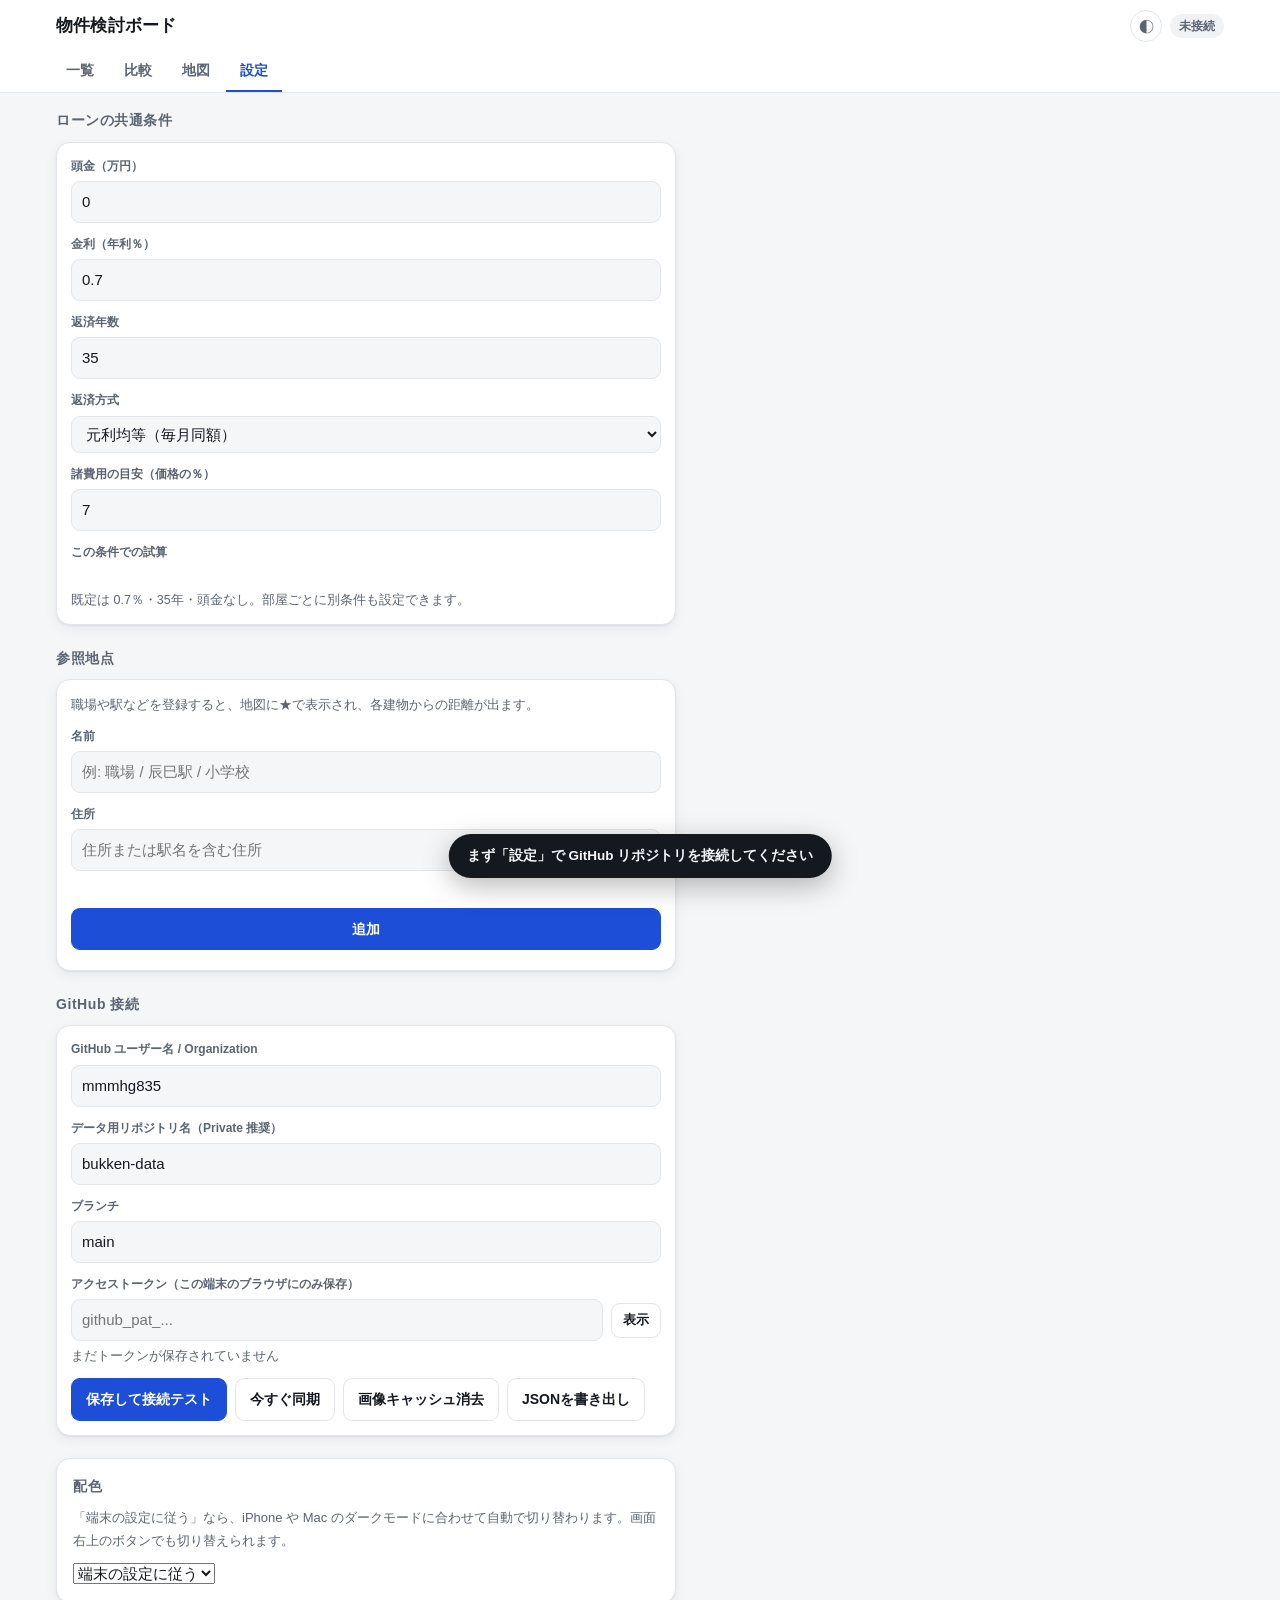
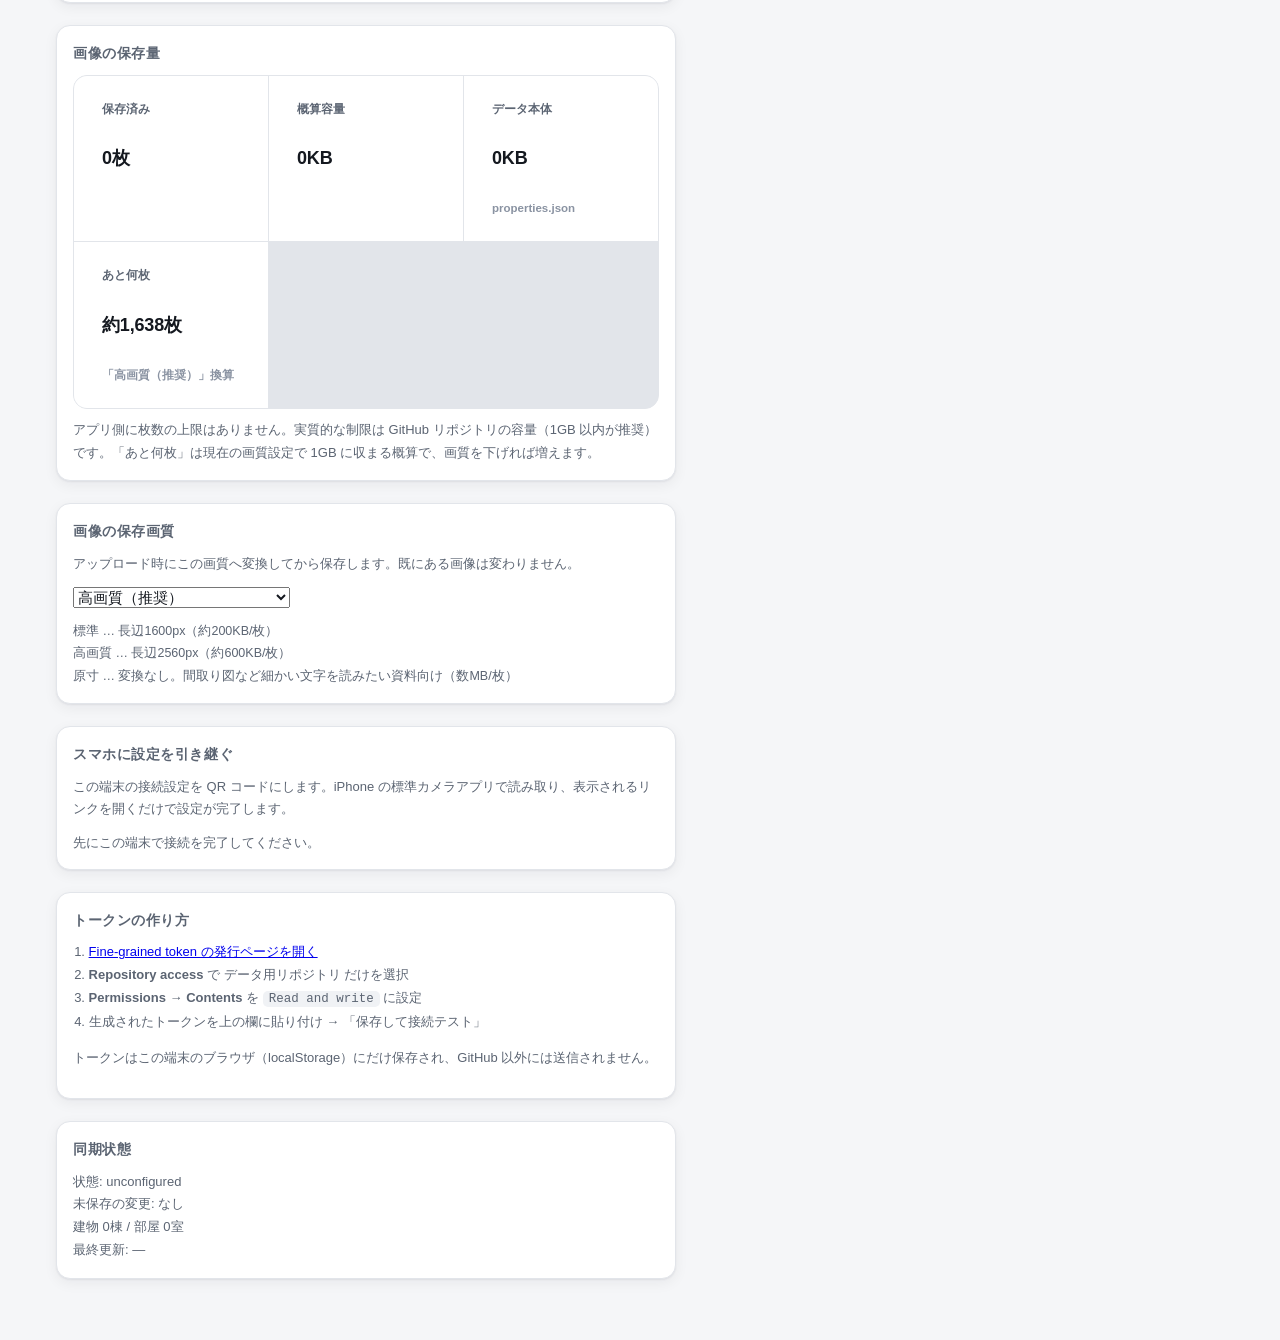
==== index.html @ 4f1838c8 "feat: 一覧の表示切替・建物スペック・配色切替 - 一覧に「建物ごと / 部屋ごと」の切り替えを追加   建物単位は物件を見るのに向くが、安い部屋を横断で探すときは階層が邪魔になるため。   部屋" ====
<!doctype html>
<html lang="ja">
<head>
<meta charset="utf-8">
<meta name="viewport" content="width=device-width, initial-scale=1, viewport-fit=cover">
<meta name="theme-color" content="#ffffff">
<meta name="apple-mobile-web-app-capable" content="yes">
<meta name="apple-mobile-web-app-status-bar-style" content="black-translucent">
<meta name="apple-mobile-web-app-title" content="物件検討">
<title>物件検討ボード</title>
<link rel="manifest" href="manifest.webmanifest">
<link rel="apple-touch-icon" href="icons/icon-180.png">
<link rel="icon" href="icons/icon-192.png">
<link rel="stylesheet" href="app.css">
<script>
  // 描画前に配色を当て、リロード時の一瞬のちらつきを防ぐ
  try {
    var t = localStorage.getItem('bukken.theme.v1');
    if (t === 'light' || t === 'dark') document.documentElement.setAttribute('data-theme', t);
  } catch (e) { /* 保存領域が使えない場合は端末設定に従う */ }
</script>
</head>
<body>

<header class="appbar">
  <div class="appbar-in">
    <h1 class="brand">物件検討ボード</h1>
    <div class="appbar-right">
      <span id="syncBadge" class="badge badge-muted" title="同期状態">未接続</span>
      <button id="btnSave" class="btn btn-primary btn-sm" hidden>保存</button>
    </div>
  </div>
  <nav class="tabs" id="tabs">
    <button class="tab is-active" data-view="list">一覧</button>
    <button class="tab" data-view="compare">比較</button>
    <button class="tab" data-view="map">地図</button>
    <button class="tab" data-view="settings">設定</button>
  </nav>
</header>

<main id="main" class="main"></main>

<div id="lightbox" class="lightbox" hidden>
  <button class="lb-close" aria-label="閉じる">&times;</button>
  <button class="lb-nav lb-prev" aria-label="前へ">&#8249;</button>
  <img id="lbImg" alt="">
  <button class="lb-nav lb-next" aria-label="次へ">&#8250;</button>
  <div class="lb-cap"><span id="lbCap"></span><span id="lbCount" class="lb-count"></span></div>
</div>

<div id="toast" class="toast" hidden></div>

<script type="module" src="js/main.js"></script>
</body>
</html>
---- app.css ----
/* ===== tokens ===== */
:root{
  --bg:#f5f6f8; --surface:#ffffff; --surface-2:#f0f2f5; --line:#e2e5ea;
  --text:#14181f; --text-2:#5b6472; --text-3:#8a93a2;
  --accent:#1d4ed8; --accent-soft:#e8edfd;
  --good:#0f766e; --warn:#b45309; --bad:#b91c1c;
  --shadow:0 1px 2px rgba(16,24,40,.06),0 4px 14px rgba(16,24,40,.06);
  --r:14px; --r-sm:9px;
  --safe-t:env(safe-area-inset-top,0px); --safe-b:env(safe-area-inset-bottom,0px);
}
/* 端末の設定に従う（既定）。ただし明示的にライトを選んでいるときは適用しない */
@media (prefers-color-scheme:dark){
  :root:not([data-theme="light"]){
    --bg:#0d1117; --surface:#161b22; --surface-2:#1c232d; --line:#2a323d;
    --text:#e6edf3; --text-2:#9aa6b4; --text-3:#6e7b8c;
    --accent:#6f9bff; --accent-soft:#182543;
    --good:#2dd4bf; --warn:#fbbf24; --bad:#f87171;
    --shadow:0 1px 2px rgba(0,0,0,.4),0 6px 18px rgba(0,0,0,.35);
  }
}
/* 明示的にダークを選んだ場合は端末設定より優先する */
:root[data-theme="dark"]{
    --bg:#0d1117; --surface:#161b22; --surface-2:#1c232d; --line:#2a323d;
    --text:#e6edf3; --text-2:#9aa6b4; --text-3:#6e7b8c;
    --accent:#6f9bff; --accent-soft:#182543;
    --good:#2dd4bf; --warn:#fbbf24; --bad:#f87171;
    --shadow:0 1px 2px rgba(0,0,0,.4),0 6px 18px rgba(0,0,0,.35);
}
*{box-sizing:border-box}
[hidden]{display:none!important}
html,body{margin:0}
body{
  background:var(--bg); color:var(--text);
  font:15px/1.6 -apple-system,BlinkMacSystemFont,"Helvetica Neue",Arial,sans-serif;
  -webkit-text-size-adjust:100%;
}
button,input,select,textarea{font:inherit;color:inherit}
h1,h2,h3{margin:0;font-weight:700;letter-spacing:.01em}

/* ===== appbar ===== */
.appbar{position:sticky;top:0;z-index:40;background:var(--surface);border-bottom:1px solid var(--line);padding-top:var(--safe-t)}
.appbar-in{display:flex;align-items:center;gap:10px;padding:10px 16px 8px;max-width:1200px;margin:0 auto}
.brand{font-size:17px;flex:1;min-width:0;white-space:nowrap;overflow:hidden;text-overflow:ellipsis}
.appbar-right{display:flex;align-items:center;gap:8px;flex-shrink:0}
.tabs{display:flex;gap:2px;padding:0 12px;max-width:1200px;margin:0 auto;overflow-x:auto;scrollbar-width:none}
.tabs::-webkit-scrollbar{display:none}
.tab{background:none;border:0;padding:9px 14px;border-bottom:2px solid transparent;color:var(--text-2);cursor:pointer;white-space:nowrap;font-weight:600;font-size:14px}
.tab.is-active{color:var(--accent);border-bottom-color:var(--accent)}

.main{max-width:1200px;margin:0 auto;padding:16px 16px calc(40px + var(--safe-b))}

/* ===== atoms ===== */
.btn{border:1px solid var(--line);background:var(--surface);border-radius:var(--r-sm);padding:9px 14px;cursor:pointer;font-weight:600;font-size:14px;white-space:nowrap}
.btn:hover{background:var(--surface-2)}
.btn-primary{background:var(--accent);border-color:var(--accent);color:#fff}
.btn-primary:hover{filter:brightness(1.08);background:var(--accent)}
.btn-sm{padding:6px 11px;font-size:13px}
.btn-danger{color:var(--bad);border-color:var(--line)}
.btn:disabled{opacity:.45;cursor:default}
.badge{display:inline-block;padding:3px 9px;border-radius:999px;font-size:12px;font-weight:700;line-height:1.5}
.badge-muted{background:var(--surface-2);color:var(--text-2)}
.badge-ok{background:var(--accent-soft);color:var(--accent)}
.badge-warn{background:#fef3c7;color:#92400e}
@media (prefers-color-scheme:dark){.badge-warn{background:#3a2c0a;color:#fbbf24}}
.card{background:var(--surface);border:1px solid var(--line);border-radius:var(--r);box-shadow:var(--shadow)}
.muted{color:var(--text-2)}
.tiny{font-size:12.5px}
.empty{text-align:center;color:var(--text-2);padding:48px 16px}

/* ===== toolbar ===== */
.toolbar{display:flex;flex-wrap:wrap;gap:8px;align-items:center;margin-bottom:14px}
.toolbar select,.toolbar input{border:1px solid var(--line);background:var(--surface);border-radius:var(--r-sm);padding:8px 10px}
.spacer{flex:1}

/* ===== list ===== */
.grid{display:grid;gap:14px;grid-template-columns:repeat(auto-fill,minmax(280px,1fr))}
.pcard{overflow:hidden;display:flex;flex-direction:column;cursor:pointer;transition:transform .12s ease,box-shadow .12s ease}
.pcard:hover{transform:translateY(-2px);box-shadow:0 6px 22px rgba(16,24,40,.12)}
.pcard-img{aspect-ratio:4/3;background:var(--surface-2);position:relative;overflow:hidden}
.pcard-img img{width:100%;height:100%;object-fit:cover;display:block}
.pcard-img .ph{position:absolute;inset:0;display:grid;place-items:center;color:var(--text-3);font-size:13px}
.pcard-body{padding:12px 14px 14px;display:flex;flex-direction:column;gap:6px;flex:1}
.pcard-top{display:flex;align-items:flex-start;gap:8px}
.pcard-name{font-weight:700;font-size:15px;flex:1;line-height:1.4}
.pcard-price{font-size:20px;font-weight:800;letter-spacing:-.01em}
.pcard-price small{font-size:12px;font-weight:600;color:var(--text-2);margin-left:3px}
.kvrow{display:flex;flex-wrap:wrap;gap:4px 12px;color:var(--text-2);font-size:13px}
.stars{color:var(--warn);letter-spacing:1px;font-size:13px}
.imgcount{position:absolute;right:8px;bottom:8px;background:rgba(0,0,0,.62);color:#fff;font-size:11.5px;padding:3px 8px;border-radius:999px;font-weight:600}

/* ===== compare table ===== */
.tablewrap{overflow-x:auto;border:1px solid var(--line);border-radius:var(--r);background:var(--surface)}
table.cmp{border-collapse:separate;border-spacing:0;width:100%;font-size:13.5px}
table.cmp th,table.cmp td{padding:9px 12px;border-bottom:1px solid var(--line);text-align:right;white-space:nowrap;vertical-align:middle}
table.cmp th.lab,table.cmp td.lab{
  text-align:left;position:sticky;left:0;background:var(--surface);z-index:2;
  font-weight:700;min-width:130px;box-shadow:1px 0 0 var(--line)
}
table.cmp thead th{background:var(--surface-2);position:sticky;top:0;z-index:3;font-weight:700}
table.cmp thead th.lab{z-index:4;background:var(--surface-2)}
table.cmp td.best{color:var(--good);font-weight:800}
table.cmp tr:hover td{background:var(--surface-2)}
table.cmp tr:hover td.lab{background:var(--surface-2)}
.cmp .note{white-space:normal;min-width:220px;text-align:left;font-size:12.5px;line-height:1.55;color:var(--text-2)}
.colhead{display:flex;flex-direction:column;align-items:flex-end;gap:3px}
.colhead a{color:var(--accent);text-decoration:none;font-size:13.5px;text-align:right;max-width:190px;white-space:normal;line-height:1.35}

/* ===== detail ===== */
.detail-head{display:flex;flex-wrap:wrap;gap:12px;align-items:flex-start;margin-bottom:16px}
.detail-head h2{font-size:20px;flex:1;min-width:200px}
.detail-head select{border:1px solid var(--line);background:var(--surface);border-radius:var(--r-sm);padding:8px 11px;font-weight:600}
.back{background:none;border:0;color:var(--accent);cursor:pointer;padding:4px 0;font-weight:600;margin-bottom:8px}
.section{margin-bottom:22px}
.section > h3{font-size:14px;color:var(--text-2);text-transform:none;margin-bottom:10px;letter-spacing:.04em}
.form{display:grid;grid-template-columns:repeat(auto-fill,minmax(180px,1fr));gap:12px;padding:14px}
.field{display:flex;flex-direction:column;gap:5px;min-width:0}
.field label{font-size:12px;color:var(--text-2);font-weight:600}
.field input,.field select,.field textarea{
  border:1px solid var(--line);background:var(--bg);border-radius:var(--r-sm);
  padding:8px 10px;width:100%;min-width:0
}
.field textarea{resize:vertical;min-height:70px;line-height:1.6}
.field.wide{grid-column:1/-1}
.calcgrid{display:grid;grid-template-columns:repeat(auto-fit,minmax(155px,1fr));gap:1px;background:var(--line);border-radius:var(--r);overflow:hidden;border:1px solid var(--line)}
.calcgrid div{background:var(--surface);padding:12px 14px}
.calcgrid .k{font-size:11.5px;color:var(--text-2);font-weight:600}
.calcgrid .v{font-size:18px;font-weight:800;margin-top:2px;white-space:nowrap;letter-spacing:-.01em}

/* ===== gallery ===== */
.dropzone{border:2px dashed var(--line);border-radius:var(--r);padding:22px;text-align:center;color:var(--text-2);margin-bottom:14px;transition:.15s}
.dropzone.over{border-color:var(--accent);background:var(--accent-soft);color:var(--accent)}
.dropzone.busy{opacity:.55;pointer-events:none}
.gal-group{margin-bottom:18px}
.gal-group h4{margin:0 0 8px;font-size:13px;color:var(--text-2);font-weight:700}
.gal{display:grid;gap:8px;grid-template-columns:repeat(auto-fill,minmax(112px,1fr))}
.gal figure{margin:0;position:relative;aspect-ratio:1;border-radius:10px;overflow:hidden;background:var(--surface-2);cursor:zoom-in}
.gal img{width:100%;height:100%;object-fit:cover;display:block}
.gal .tools{position:absolute;inset:auto 0 0 0;display:flex;gap:4px;padding:5px;background:linear-gradient(transparent,rgba(0,0,0,.6));opacity:0;transition:.15s}
.gal figure:hover .tools{opacity:1}
.gal .tools button{flex:1;background:rgba(255,255,255,.92);border:0;border-radius:6px;font-size:11px;padding:4px 0;cursor:pointer;color:#111;font-weight:600}
.gal .cover-tag{position:absolute;top:6px;left:6px;background:var(--accent);color:#fff;font-size:10.5px;font-weight:700;padding:2px 7px;border-radius:999px}
@media (hover:none){.gal .tools{opacity:1}}

/* ===== lightbox ===== */
.lightbox{position:fixed;inset:0;z-index:100;background:rgba(0,0,0,.94);display:flex;align-items:center;justify-content:center}
.lightbox img{max-width:94vw;max-height:80vh;object-fit:contain}
.lb-close{position:absolute;top:calc(12px + var(--safe-t));right:14px;background:none;border:0;color:#fff;font-size:34px;line-height:1;cursor:pointer;padding:4px 10px}
.lb-nav{position:absolute;top:50%;transform:translateY(-50%);background:rgba(255,255,255,.12);border:0;color:#fff;font-size:34px;width:46px;height:70px;cursor:pointer;border-radius:8px}
.lb-prev{left:10px}.lb-next{right:10px}
.lb-cap{position:absolute;left:0;right:0;bottom:calc(16px + var(--safe-b));text-align:center;color:#fff;font-size:13px;padding:0 20px;display:flex;gap:10px;justify-content:center}
.lb-count{opacity:.6}

/* ===== settings ===== */
.settings{max-width:620px}
.settings .form{grid-template-columns:1fr}
.help{font-size:13px;line-height:1.75;color:var(--text-2)}
.help ol{padding-left:1.2em;margin:8px 0}
.help code{background:var(--surface-2);padding:1px 6px;border-radius:5px;font-size:12.5px}

/* ===== toast ===== */
.toast{position:fixed;left:50%;transform:translateX(-50%);bottom:calc(22px + var(--safe-b));z-index:200;
  background:var(--text);color:var(--bg);padding:11px 18px;border-radius:999px;font-size:13.5px;font-weight:600;
  box-shadow:0 8px 28px rgba(0,0,0,.28);max-width:90vw;text-align:center}
.toast.err{background:var(--bad);color:#fff}

@media(max-width:560px){
  .main{padding:12px 12px calc(36px + var(--safe-b))}
  .grid{grid-template-columns:1fr}
  .detail-head h2{font-size:18px}
}

/* ===== 建物カード内の部屋チップ ===== */
.roomchips{display:flex;flex-wrap:wrap;gap:5px;margin-top:4px}
.roomchip{background:var(--surface-2);border:1px solid var(--line);border-radius:999px;
  padding:3px 9px;font-size:11.5px;font-weight:600;color:var(--text-2);white-space:nowrap}
.roomchip.is-top{background:var(--accent-soft);border-color:var(--accent);color:var(--accent)}

/* ===== 部屋カード（建物詳細内） ===== */
.grid-rooms{grid-template-columns:repeat(auto-fill,minmax(220px,1fr))}
.rcard{display:flex;flex-direction:column;overflow:hidden;cursor:pointer;transition:transform .12s ease}
.rcard:hover{transform:translateY(-2px)}
.rcard-img{aspect-ratio:16/10;background:var(--surface-2);position:relative;overflow:hidden}
.rcard-img img{width:100%;height:100%;object-fit:cover;display:block}
.rcard-img .ph{position:absolute;inset:0;display:grid;place-items:center;color:var(--text-3);font-size:13px}
.rcard-body{padding:11px 13px 13px;display:flex;flex-direction:column;gap:5px}
.addcard{display:grid;place-items:center;min-height:150px;border:1px dashed var(--line);
  background:none;color:var(--text-2);font-weight:600;cursor:pointer;font-size:14px}
.addcard:hover{border-color:var(--accent);color:var(--accent)}

/* ===== 地図 ===== */
.minimap{height:240px;border-radius:var(--r);overflow:hidden;margin-top:12px;border:1px solid var(--line);background:var(--surface-2)}
.bigmap{height:min(58vh,520px);border-radius:var(--r);overflow:hidden;border:1px solid var(--line);background:var(--surface-2)}
.maplegend{margin:0;padding-left:1.4em;line-height:1.9}
.maplegend a{color:var(--accent);text-decoration:none}
.leaflet-container{font:inherit}

/* ===== 参照地点 ===== */
.placerow{display:flex;align-items:center;gap:10px;padding:8px 0;border-bottom:1px solid var(--line);flex-wrap:wrap}
.placerow:last-child{border-bottom:0}
.placerow > span:first-child{font-weight:600}
.placerow .btn{margin-left:auto}

/* 計算カードの補助行 */
.calcgrid .k + .v + .k{color:var(--text-3)}

/* ===== 販売活動・価格推移 ===== */
.subhead{margin:0 0 8px;font-size:13px;color:var(--text-2);font-weight:700}
.chartwrap{background:var(--surface);border:1px solid var(--line);border-radius:var(--r);padding:12px;overflow-x:auto}
.chart{width:100%;height:auto;display:block;min-width:460px}
.chart-grid{stroke:var(--line);stroke-width:1}
.chart-axis{stroke:var(--text-3);stroke-width:1}
.chart-lab{fill:var(--text-2);font-size:11px;font-family:inherit}
.chart-legend{display:flex;flex-wrap:wrap;gap:6px 16px;margin-top:10px;font-size:12.5px;color:var(--text-2)}
.chart-legend span{display:inline-flex;align-items:center;gap:6px}
.chart-legend i{width:11px;height:11px;border-radius:3px;display:inline-block}

.histhead,.histrow{display:grid;grid-template-columns:150px 130px 1fr auto;gap:8px;align-items:center}
.histhead{font-size:11.5px;color:var(--text-2);font-weight:600;margin-bottom:6px}
.histrow{margin-bottom:8px}
.histrow input{border:1px solid var(--line);background:var(--bg);border-radius:var(--r-sm);padding:7px 9px;width:100%;min-width:0}
@media(max-width:600px){
  .histhead{display:none}
  .histrow{grid-template-columns:1fr 1fr;gap:6px}
  .histrow input:nth-child(3){grid-column:1/-1}
  .histrow .btn{grid-column:1/-1}
}

/* ===== 比較対象の選択 ===== */
.pickgrid{display:grid;gap:6px;grid-template-columns:repeat(auto-fill,minmax(230px,1fr))}
.pickchip{display:flex;align-items:center;gap:8px;padding:7px 10px;border:1px solid var(--line);
  border-radius:var(--r-sm);cursor:pointer;background:var(--bg);font-size:13px;line-height:1.4}
.pickchip.is-on{border-color:var(--accent);background:var(--accent-soft)}
.pickchip input{margin:0;flex-shrink:0}
.pickchip > span{min-width:0;overflow:hidden;text-overflow:ellipsis;white-space:nowrap}

/* ===== 設備チェックリスト ===== */
.tagwrap{display:flex;flex-wrap:wrap;gap:6px}
.tag{border:1px solid var(--line);background:var(--bg);color:var(--text-2);
  border-radius:999px;padding:6px 12px;font-size:12.5px;font-weight:600;cursor:pointer;line-height:1.4}
.tag:hover{border-color:var(--text-3)}
.tag.is-on{background:var(--accent);border-color:var(--accent);color:#fff}
.specgroup{margin-bottom:16px}
.specgroup > h4{margin:0 0 8px;font-size:12.5px;color:var(--text-2);font-weight:700}
.taglist{display:flex;flex-wrap:wrap;gap:5px}
.taglist .tag{cursor:default;background:var(--accent-soft);border-color:var(--accent-soft);color:var(--accent)}

/* ===== 一覧の表示切り替え ===== */
.segmented{display:inline-flex;border:1px solid var(--line);border-radius:var(--r-sm);overflow:hidden}
.segmented button{border:0;background:var(--surface);color:var(--text-2);padding:7px 14px;
  font-size:13px;font-weight:600;cursor:pointer}
.segmented button.is-on{background:var(--accent);color:#fff}

/* ===== 部屋詳細からの建物リンク ===== */
.blink{display:flex;align-items:center;gap:12px;padding:11px 14px;border:1px solid var(--line);
  border-radius:var(--r);background:var(--surface);cursor:pointer;text-align:left;width:100%;margin-bottom:14px}
.blink:hover{border-color:var(--accent);background:var(--accent-soft)}
.blink-img{width:54px;height:54px;border-radius:9px;object-fit:cover;background:var(--surface-2);flex-shrink:0}
.blink-body{min-width:0;flex:1}
.blink-name{font-weight:700;font-size:14px;white-space:nowrap;overflow:hidden;text-overflow:ellipsis}
.blink-arrow{color:var(--text-3);font-size:20px;flex-shrink:0}

/* ===== テーマ切り替えボタン ===== */
.themebtn{background:none;border:1px solid var(--line);border-radius:999px;
  width:32px;height:32px;display:grid;place-items:center;cursor:pointer;font-size:15px;
  color:var(--text-2);flex-shrink:0;line-height:1;padding:0}
.themebtn:hover{border-color:var(--accent);color:var(--accent)}

/* 地図タイルは白地なので、ダーク時だけ明度を落として目に刺さらないようにする */
:root[data-theme="dark"] .leaflet-tile{filter:brightness(.85) contrast(1.03)}
@media (prefers-color-scheme:dark){
  :root:not([data-theme="light"]) .leaflet-tile{filter:brightness(.85) contrast(1.03)}
}
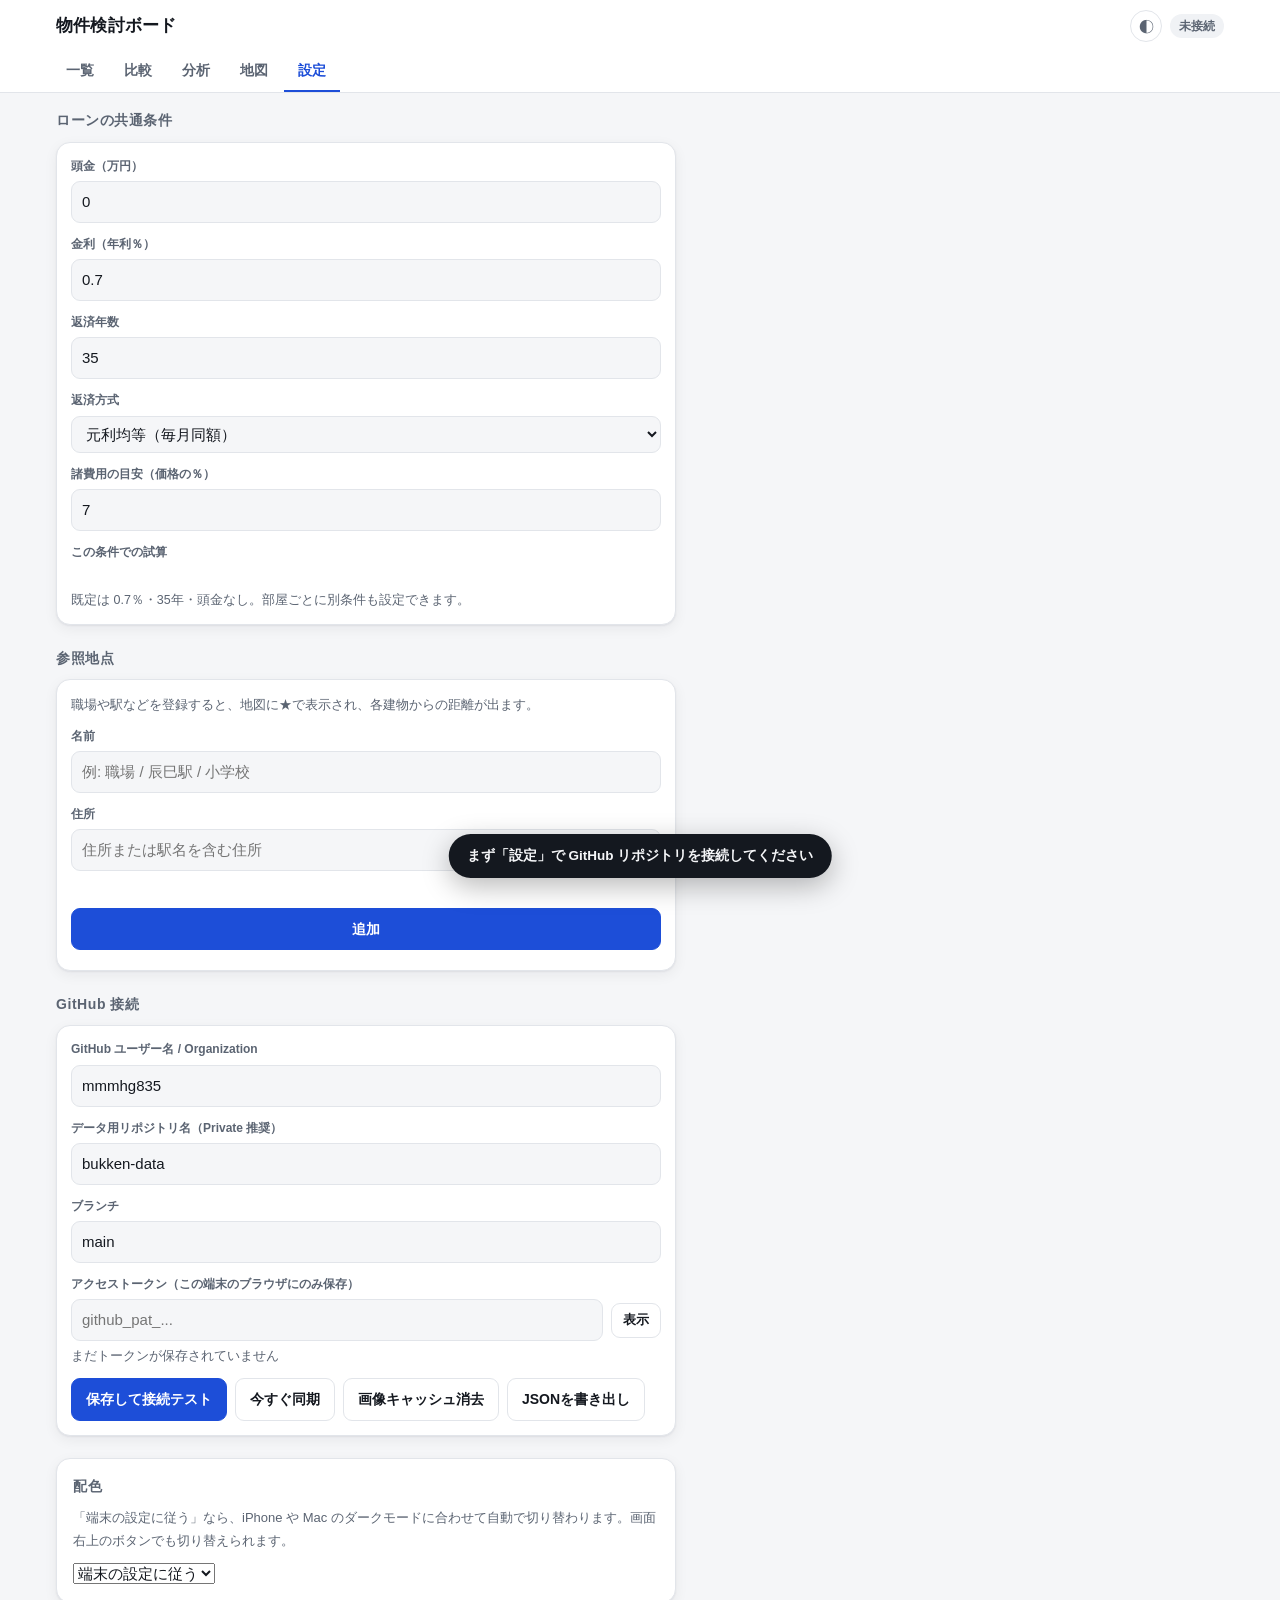
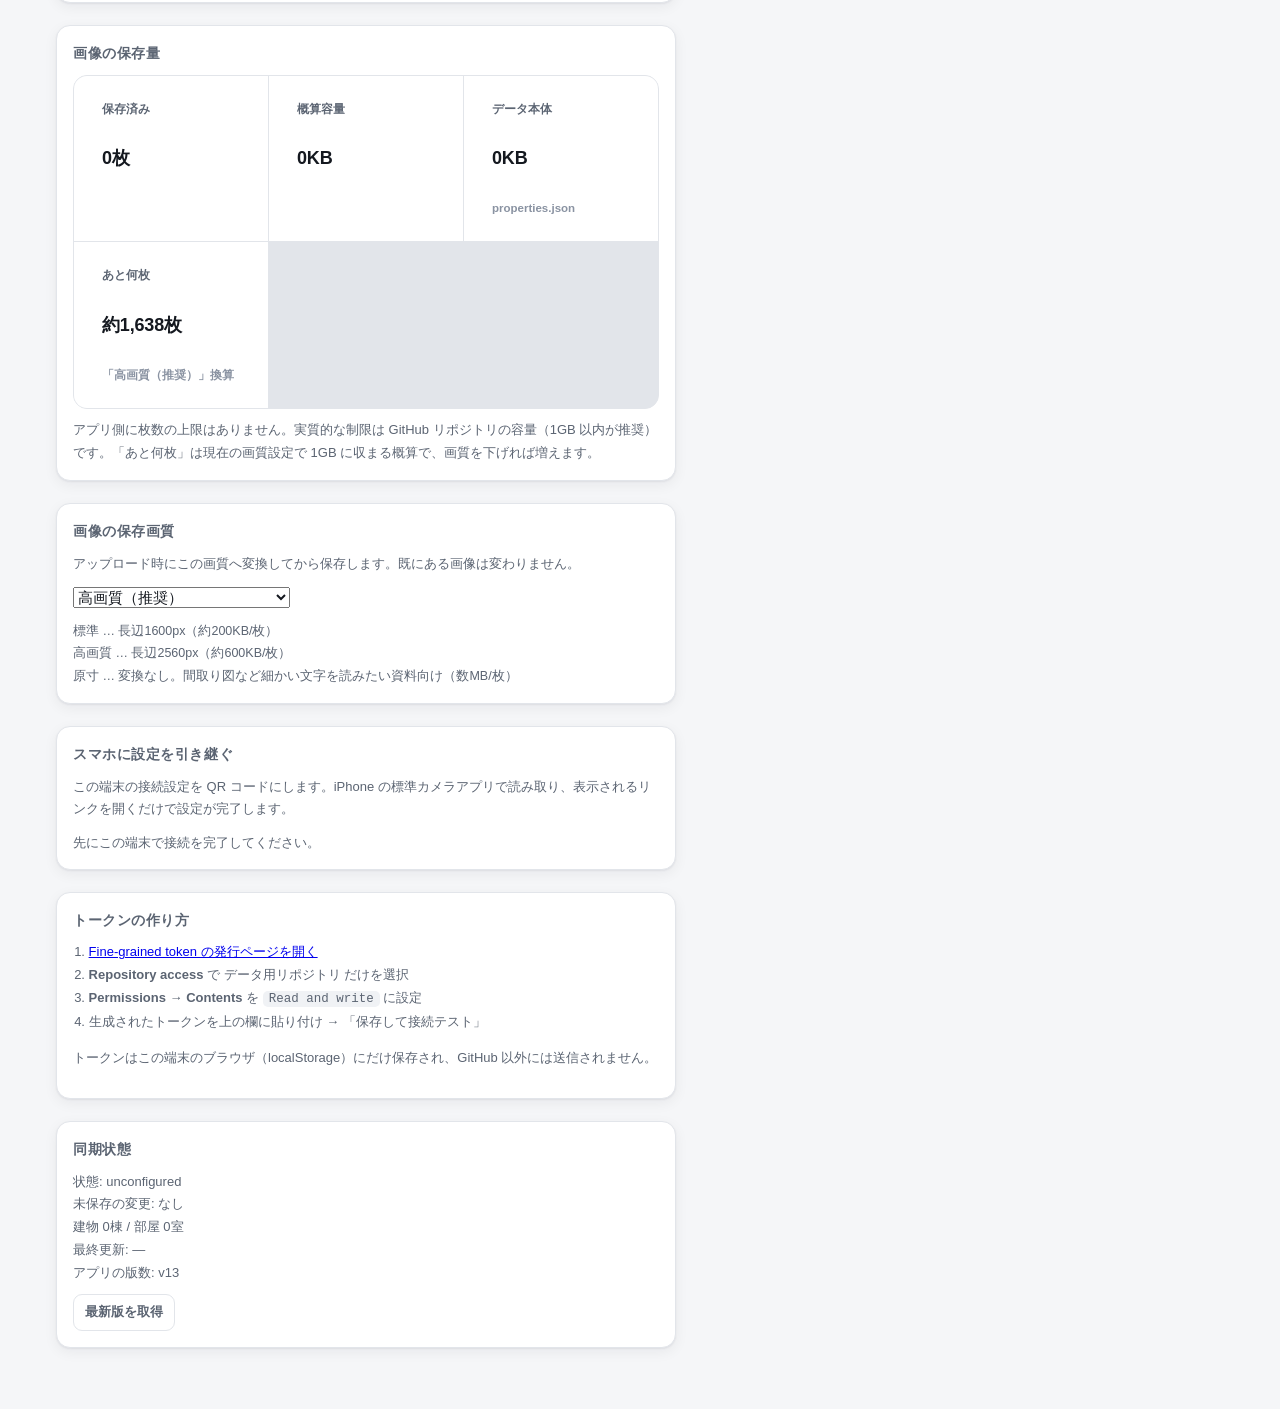
==== commit 49882ca8: "feat: 分析タブを追加（散布図・割安度・エリア別相場・分布・推移） 登録した物件が増えても、相場観と割安度を目で確かめる手段がなかった。  - 傾向分析: 縦軸（坪単価/総額/㎡単価/月額/ランニ" ====
--- a/index.html
+++ b/index.html
@@ -33,6 +33,7 @@
   <nav class="tabs" id="tabs">
     <button class="tab is-active" data-view="list">一覧</button>
     <button class="tab" data-view="compare">比較</button>
+    <button class="tab" data-view="analysis">分析</button>
     <button class="tab" data-view="map">地図</button>
     <button class="tab" data-view="settings">設定</button>
   </nav>
--- a/app.css
+++ b/app.css
@@ -226,12 +226,39 @@
 }
 
 /* ===== 比較対象の選択 ===== */
-.pickgrid{display:grid;gap:6px;grid-template-columns:repeat(auto-fill,minmax(230px,1fr))}
-.pickchip{display:flex;align-items:center;gap:8px;padding:7px 10px;border:1px solid var(--line);
-  border-radius:var(--r-sm);cursor:pointer;background:var(--bg);font-size:13px;line-height:1.4}
-.pickchip.is-on{border-color:var(--accent);background:var(--accent-soft)}
-.pickchip input{margin:0;flex-shrink:0}
-.pickchip > span{min-width:0;overflow:hidden;text-overflow:ellipsis;white-space:nowrap}
+.picker{margin-bottom:16px;overflow:hidden}
+.picker-head{display:flex;align-items:center;gap:8px;padding:12px 14px;cursor:pointer;flex-wrap:wrap}
+.picker-head:hover{background:var(--surface-2)}
+.picker-title{font-weight:700;font-size:14px}
+.picker-caret{color:var(--text-3);transition:transform .15s ease;font-size:13px}
+.picker-caret.is-open{transform:rotate(180deg)}
+.picker-body{border-top:1px solid var(--line);padding:12px 14px 14px}
+.picker-summary{border-top:1px solid var(--line);padding:10px 14px;display:flex;flex-wrap:wrap;gap:5px}
+
+.bgroup{margin-bottom:14px}
+.bgroup:last-child{margin-bottom:0}
+.bgroup-head{display:flex;align-items:center;gap:9px;margin-bottom:7px;flex-wrap:wrap}
+.bgroup-name{font-weight:700;font-size:13.5px;min-width:0;overflow:hidden;text-overflow:ellipsis;white-space:nowrap}
+
+.rtiles{display:grid;gap:8px;grid-template-columns:repeat(auto-fill,minmax(188px,1fr))}
+.rtile{display:flex;align-items:flex-start;gap:9px;text-align:left;width:100%;
+  border:1.5px solid var(--line);background:var(--bg);border-radius:var(--r-sm);
+  padding:10px 11px;cursor:pointer;min-height:64px;transition:border-color .12s,background .12s}
+.rtile:hover{border-color:var(--text-3)}
+.rtile.is-on{border-color:var(--accent);background:var(--accent-soft)}
+.rtile-check{width:19px;height:19px;border-radius:5px;border:1.5px solid var(--line);
+  display:grid;place-items:center;font-size:12px;font-weight:800;color:#fff;flex-shrink:0;margin-top:1px}
+.rtile.is-on .rtile-check{background:var(--accent);border-color:var(--accent)}
+.rtile-body{display:flex;flex-direction:column;gap:2px;min-width:0;flex:1}
+.rtile-top{display:flex;align-items:center;gap:6px;font-size:13.5px}
+.rtile-price{font-size:15px;font-weight:800;letter-spacing:-.01em}
+.rtile-sub{font-size:11.5px;color:var(--text-2)}
+
+@media(max-width:560px){
+  .rtiles{grid-template-columns:1fr 1fr}
+  .picker-head{gap:6px}
+  .picker-head .btn{padding:5px 9px;font-size:12px}
+}
 
 /* ===== 設備チェックリスト ===== */
 .tagwrap{display:flex;flex-wrap:wrap;gap:6px}
@@ -270,3 +297,22 @@
 @media (prefers-color-scheme:dark){
   :root:not([data-theme="light"]) .leaflet-tile{filter:brightness(.85) contrast(1.03)}
 }
+
+/* ===== 分析タブ ===== */
+.axisrow{display:flex;align-items:flex-start;gap:10px;margin-bottom:10px;flex-wrap:wrap}
+.axislabel{font-size:12px;color:var(--text-2);font-weight:700;padding-top:7px;min-width:62px;flex-shrink:0}
+.axisbtns{display:flex;flex-wrap:wrap;gap:5px;flex:1;min-width:0}
+.axisbtn{border:1px solid var(--line);background:var(--bg);color:var(--text-2);
+  border-radius:var(--r-sm);padding:6px 12px;font-size:12.5px;font-weight:600;cursor:pointer;white-space:nowrap}
+.axisbtn:hover{border-color:var(--text-3)}
+.axisbtn.is-on{background:var(--accent);border-color:var(--accent);color:#fff}
+
+.fitline{display:flex;flex-wrap:wrap;gap:6px 18px;margin-top:10px;font-size:12.5px;color:var(--text-2)}
+.fitline span{white-space:nowrap}
+.chart .dot{cursor:pointer}
+.chart .dot:hover{opacity:1;r:8}
+
+.valuetable td,.valuetable th{text-align:right}
+.valuetable td.lab,.valuetable th.lab{text-align:left;min-width:150px}
+.valuetable td.worse{color:var(--bad);font-weight:700}
+.valuetable tr.totalrow td{font-weight:800;background:var(--surface-2)}
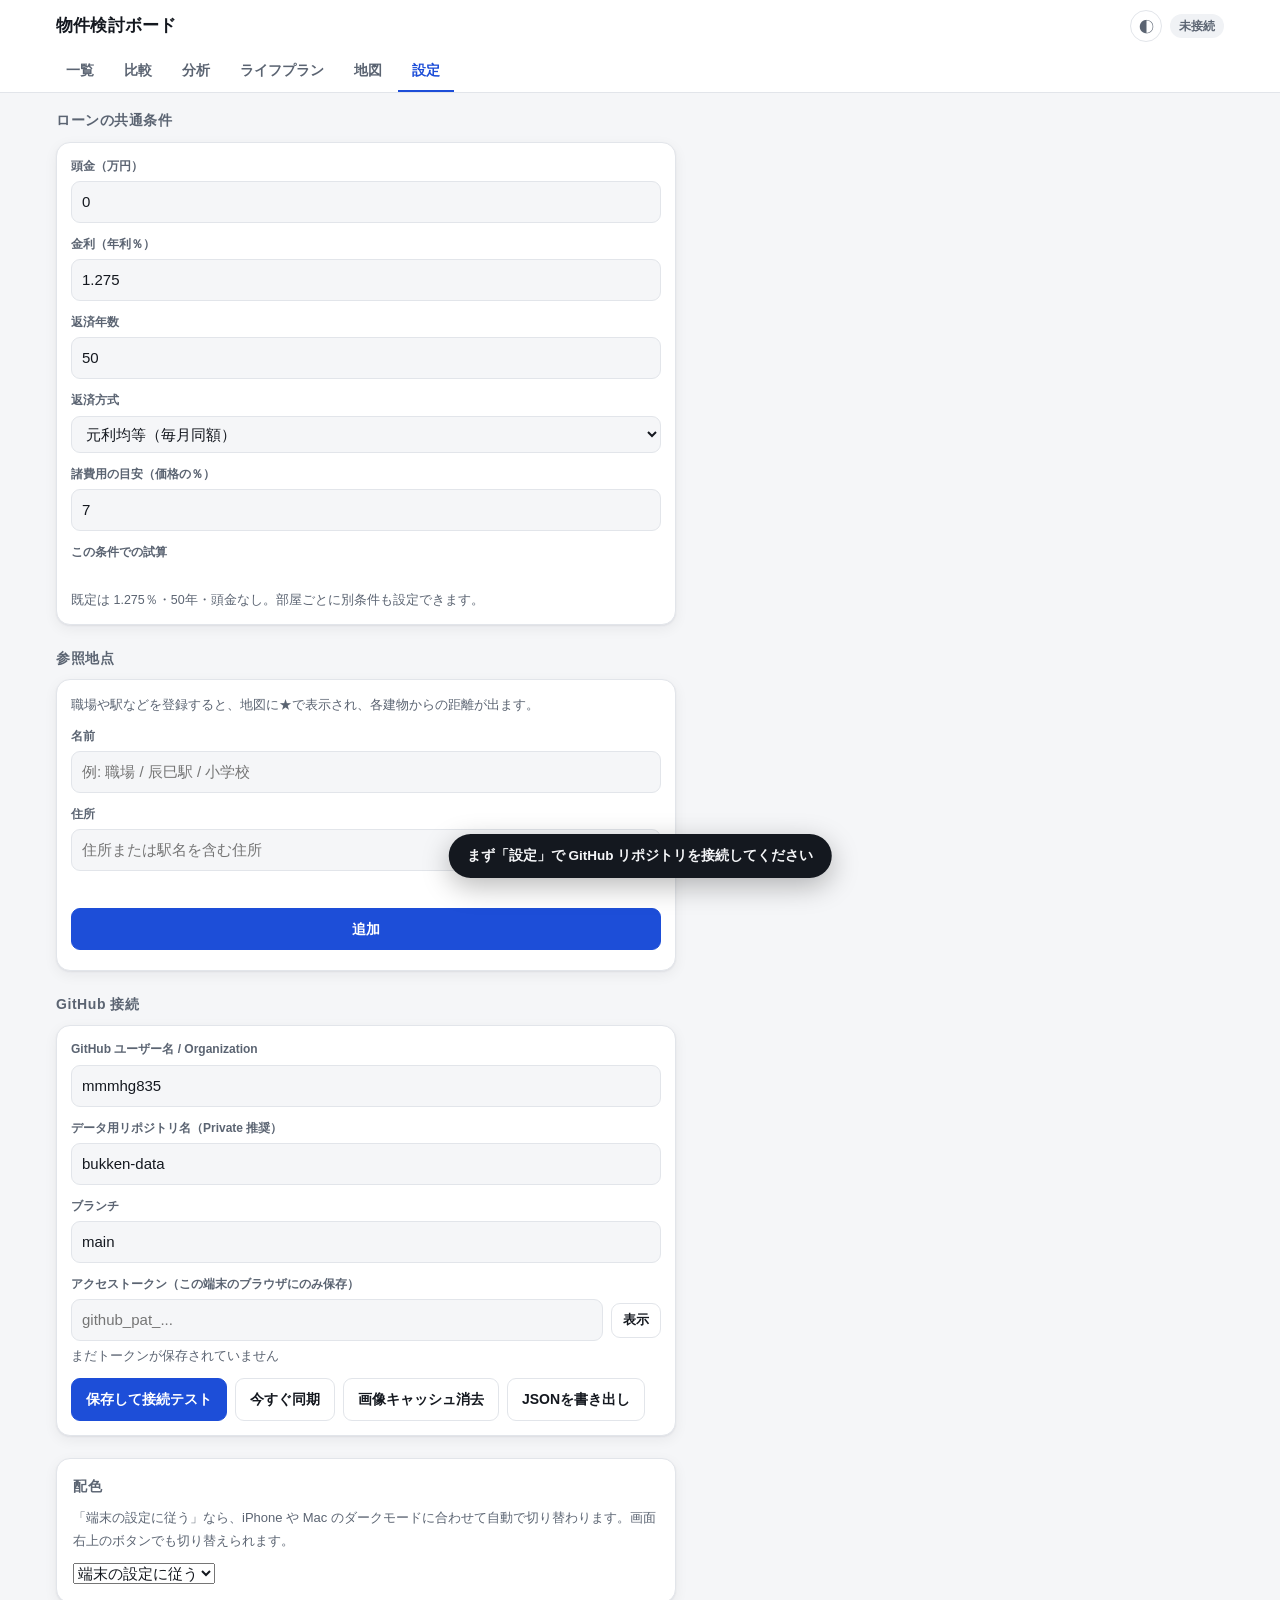
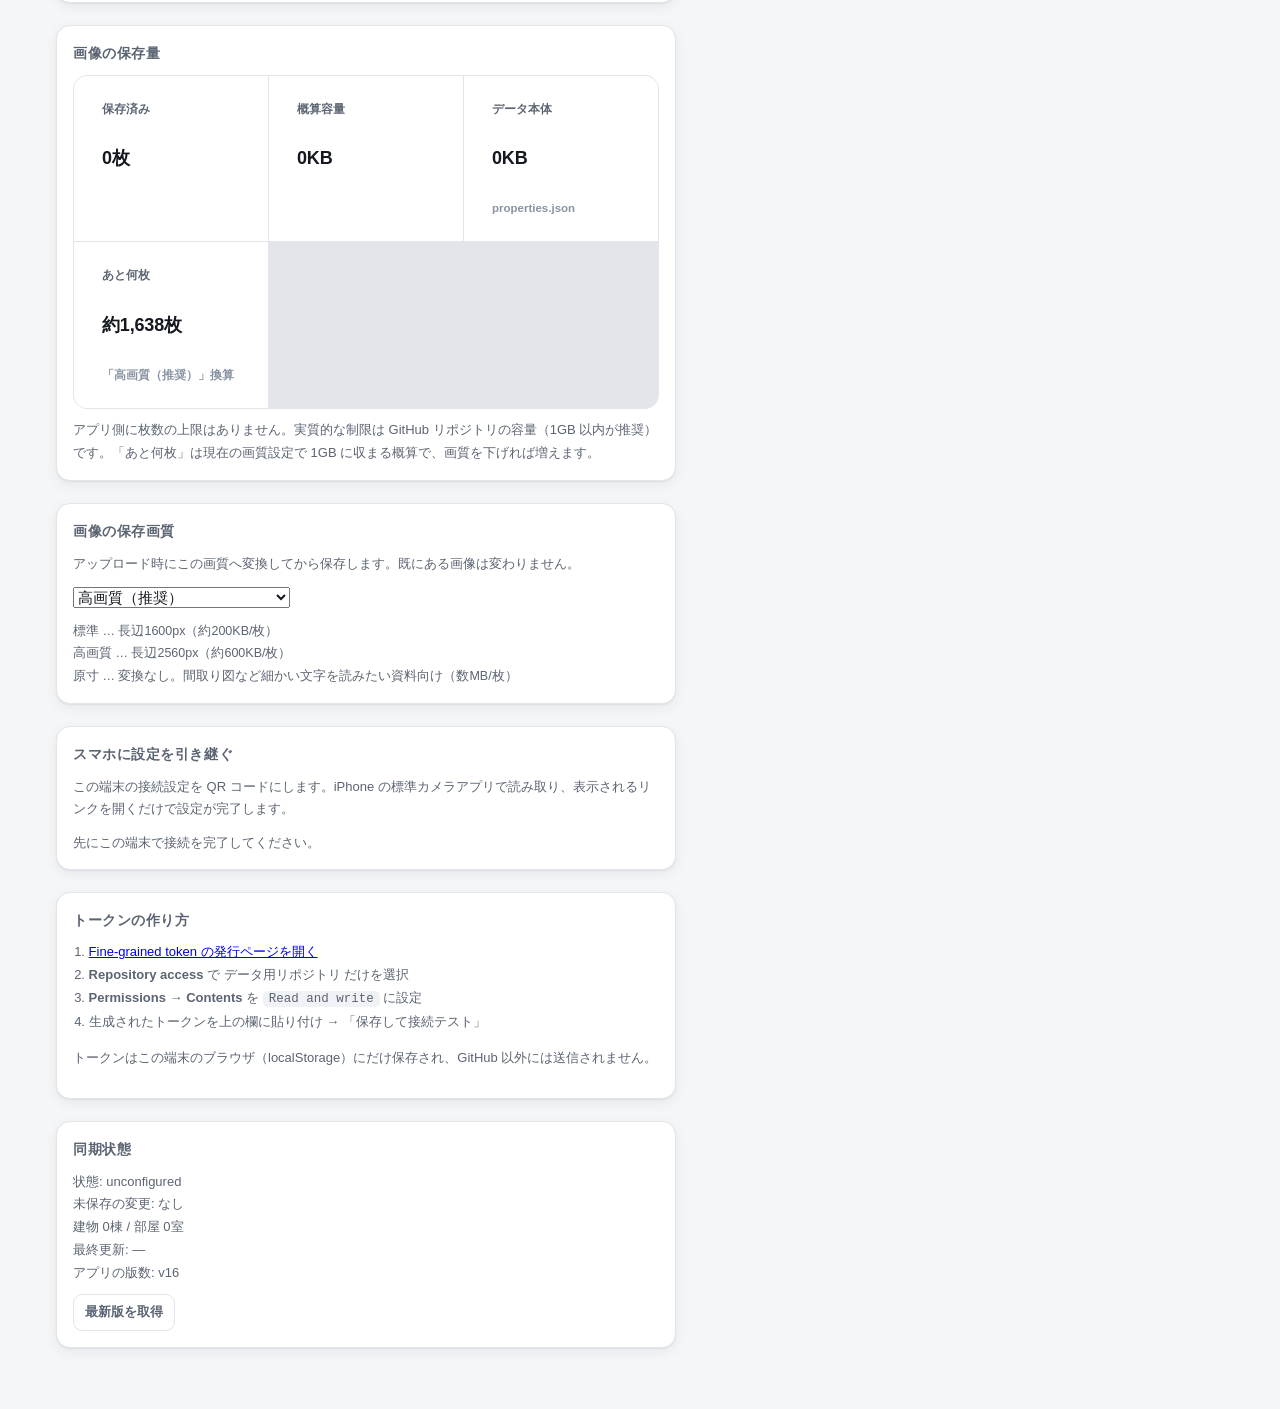
==== commit 1ec5f382: "feat: ライフプランタブを追加（物件を選んで家計を試算） 物件ごとに「買ったら毎月いくら残るか」を確かめる手段がなかった。  - 収入・支出を項目単位で編集できる家計シミュレーションを追加   初" ====
--- a/index.html
+++ b/index.html
@@ -34,6 +34,7 @@
     <button class="tab is-active" data-view="list">一覧</button>
     <button class="tab" data-view="compare">比較</button>
     <button class="tab" data-view="analysis">分析</button>
+    <button class="tab" data-view="plan">ライフプラン</button>
     <button class="tab" data-view="map">地図</button>
     <button class="tab" data-view="settings">設定</button>
   </nav>
--- a/app.css
+++ b/app.css
@@ -207,9 +207,9 @@
 .subhead{margin:0 0 8px;font-size:13px;color:var(--text-2);font-weight:700}
 .chartwrap{background:var(--surface);border:1px solid var(--line);border-radius:var(--r);padding:12px;overflow-x:auto}
 .chart{width:100%;height:auto;display:block;min-width:460px}
-.chart-grid{stroke:var(--line);stroke-width:1}
-.chart-axis{stroke:var(--text-3);stroke-width:1}
-.chart-lab{fill:var(--text-2);font-size:11px;font-family:inherit}
+.chart-grid{stroke:var(--line);stroke-width:1;opacity:.7}
+.chart-axis{stroke:var(--line);stroke-width:1.5}
+.chart-lab{fill:var(--text-3);font-size:11px;font-family:inherit;letter-spacing:.02em}
 .chart-legend{display:flex;flex-wrap:wrap;gap:6px 16px;margin-top:10px;font-size:12.5px;color:var(--text-2)}
 .chart-legend span{display:inline-flex;align-items:center;gap:6px}
 .chart-legend i{width:11px;height:11px;border-radius:3px;display:inline-block}
@@ -271,11 +271,6 @@
 .taglist{display:flex;flex-wrap:wrap;gap:5px}
 .taglist .tag{cursor:default;background:var(--accent-soft);border-color:var(--accent-soft);color:var(--accent)}
 
-/* ===== 一覧の表示切り替え ===== */
-.segmented{display:inline-flex;border:1px solid var(--line);border-radius:var(--r-sm);overflow:hidden}
-.segmented button{border:0;background:var(--surface);color:var(--text-2);padding:7px 14px;
-  font-size:13px;font-weight:600;cursor:pointer}
-.segmented button.is-on{background:var(--accent);color:#fff}
 
 /* ===== 部屋詳細からの建物リンク ===== */
 .blink{display:flex;align-items:center;gap:12px;padding:11px 14px;border:1px solid var(--line);
@@ -298,21 +293,114 @@
   :root:not([data-theme="light"]) .leaflet-tile{filter:brightness(.85) contrast(1.03)}
 }
 
+/* ===== 操作コントロール（分析・一覧で共通） ===== */
+.segscroll{overflow-x:auto;scrollbar-width:none;-webkit-overflow-scrolling:touch;max-width:100%}
+.segscroll::-webkit-scrollbar{display:none}
+.segctl{display:inline-flex;background:var(--surface-2);border-radius:11px;padding:3px;gap:2px;
+  border:1px solid var(--line)}
+.segctl-item{border:0;background:transparent;color:var(--text-2);padding:7px 14px;border-radius:8px;
+  font-size:13px;font-weight:600;cursor:pointer;white-space:nowrap;
+  transition:background .15s ease,color .15s ease}
+.segctl-item:hover{color:var(--text)}
+.segctl-item.is-on{background:var(--surface);color:var(--accent);
+  box-shadow:0 1px 2px rgba(16,24,40,.14),0 0 0 1px rgba(16,24,40,.04)}
+@media (prefers-color-scheme:dark){
+  :root:not([data-theme="light"]) .segctl-item.is-on{box-shadow:0 1px 3px rgba(0,0,0,.5)}
+}
+:root[data-theme="dark"] .segctl-item.is-on{box-shadow:0 1px 3px rgba(0,0,0,.5)}
+
+.ctlrow{display:grid;grid-template-columns:104px minmax(0,1fr);gap:14px;align-items:center;
+  padding:11px 0;border-bottom:1px solid var(--line)}
+.ctlrow:first-child{padding-top:2px}
+.ctlrow:last-child{border-bottom:0;padding-bottom:2px}
+.ctllabel{font-size:12px;color:var(--text-2);font-weight:700;display:flex;align-items:center;gap:7px}
+.ctlicon{font-style:normal;color:var(--text-3);font-size:13px;width:13px;text-align:center}
+@media(max-width:560px){
+  .ctlrow{grid-template-columns:1fr;gap:7px;padding:10px 0}
+  .ctllabel{gap:6px}
+}
+
+.picksel{border:1px solid var(--line);background:var(--surface);border-radius:9px;
+  padding:8px 11px;font-size:13px;font-weight:600;color:var(--text);min-width:130px;cursor:pointer}
+
+.switch{display:inline-flex;align-items:center;gap:10px;cursor:pointer;
+  font-size:12.5px;color:var(--text-2);font-weight:600;user-select:none}
+.switch input{position:absolute;opacity:0;width:0;height:0}
+.switch .track{width:40px;height:23px;border-radius:999px;background:var(--line);
+  transition:background .18s ease;flex-shrink:0;position:relative}
+.switch .track::after{content:"";position:absolute;top:2.5px;left:2.5px;width:18px;height:18px;
+  border-radius:50%;background:#fff;transition:transform .18s ease;box-shadow:0 1px 3px rgba(0,0,0,.35)}
+.switch input:checked + .track{background:var(--accent)}
+.switch input:checked + .track::after{transform:translateX(17px)}
+.switch input:focus-visible + .track{outline:2px solid var(--accent);outline-offset:2px}
+
 /* ===== 分析タブ ===== */
-.axisrow{display:flex;align-items:flex-start;gap:10px;margin-bottom:10px;flex-wrap:wrap}
-.axislabel{font-size:12px;color:var(--text-2);font-weight:700;padding-top:7px;min-width:62px;flex-shrink:0}
-.axisbtns{display:flex;flex-wrap:wrap;gap:5px;flex:1;min-width:0}
-.axisbtn{border:1px solid var(--line);background:var(--bg);color:var(--text-2);
-  border-radius:var(--r-sm);padding:6px 12px;font-size:12.5px;font-weight:600;cursor:pointer;white-space:nowrap}
-.axisbtn:hover{border-color:var(--text-3)}
-.axisbtn.is-on{background:var(--accent);border-color:var(--accent);color:#fff}
-
-.fitline{display:flex;flex-wrap:wrap;gap:6px 18px;margin-top:10px;font-size:12.5px;color:var(--text-2)}
-.fitline span{white-space:nowrap}
-.chart .dot{cursor:pointer}
-.chart .dot:hover{opacity:1;r:8}
+.panel{background:var(--surface);border:1px solid var(--line);border-radius:var(--r);
+  box-shadow:var(--shadow);overflow:hidden}
+.panel-controls{padding:6px 16px}
+.panel-chart{border-top:1px solid var(--line);padding:14px 16px 16px}
+.panel-chart-head{display:flex;align-items:baseline;gap:12px;flex-wrap:wrap;margin-bottom:10px}
+.panel-chart-title{font-size:15px;font-weight:700;letter-spacing:.01em}
+.panel-chart-title small{color:var(--text-3);font-weight:600;margin:0 5px}
+.fitbadge{margin-left:auto;display:flex;gap:14px;flex-wrap:wrap;font-size:12px;color:var(--text-2)}
+.fitbadge b{color:var(--text);font-weight:700}
+
+.chartwrap{background:none;border:0;padding:0;overflow-x:auto}
+.chart .dot{cursor:pointer;transition:opacity .12s}
+.chart .dot:hover{opacity:1}
 
 .valuetable td,.valuetable th{text-align:right}
-.valuetable td.lab,.valuetable th.lab{text-align:left;min-width:150px}
+.valuetable td.lab,.valuetable th.lab{text-align:left;min-width:160px}
 .valuetable td.worse{color:var(--bad);font-weight:700}
 .valuetable tr.totalrow td{font-weight:800;background:var(--surface-2)}
+.hint{font-size:12.5px;line-height:1.75;color:var(--text-2);margin-bottom:12px}
+
+/* ===== 比較表のセクション ===== */
+.cmptoolbar{align-items:center;gap:14px}
+table.cmp tr.secrow td{background:var(--surface-2);border-bottom:1px solid var(--line);padding:0}
+table.cmp tr.secrow .secrow-lab{
+  cursor:pointer;font-size:12.5px;font-weight:800;letter-spacing:.03em;color:var(--text-2);
+  padding:9px 12px;display:flex;align-items:center;gap:7px;white-space:nowrap}
+table.cmp tr.secrow .secrow-lab:hover{color:var(--accent)}
+table.cmp tr.secrow .secrow-fill{background:var(--surface-2)}
+.sec-caret{display:inline-block;transition:transform .15s ease;font-size:10px;color:var(--text-3)}
+.sec-caret.is-open{transform:rotate(90deg)}
+table.cmp tbody tr:not(.secrow) td.lab{font-weight:600;color:var(--text-2);font-size:12.5px}
+
+/* ===== ライフプラン ===== */
+.picksel-wide{min-width:min(340px,100%)}
+.pos{color:var(--good)}
+.neg{color:var(--bad)}
+
+.stackbar{display:flex;height:30px;border-radius:8px;overflow:hidden;margin-top:14px;
+  border:1px solid var(--line);background:var(--surface-2)}
+.stackseg{display:grid;place-items:center;font-size:10.5px;font-weight:700;color:#fff;
+  background:var(--text-3);min-width:3px;overflow:hidden;white-space:nowrap;
+  border-right:1px solid rgba(255,255,255,.18)}
+.stackseg.is-saving{background:var(--good)}
+.stackseg.is-housing{background:var(--accent)}
+.stackseg.is-left{background:repeating-linear-gradient(45deg,var(--line),var(--line) 5px,transparent 5px,transparent 10px)}
+.stackseg:last-child{border-right:0}
+
+.lpgroup{margin-bottom:9px;overflow:hidden}
+.lpgroup-head{display:flex;align-items:center;gap:9px;padding:12px 14px;cursor:pointer}
+.lpgroup-head:hover{background:var(--surface-2)}
+.lpgroup-name{font-weight:700;font-size:14px}
+.lpgroup-total{font-weight:800;font-size:15px;letter-spacing:-.01em}
+.lpgroup-body{border-top:1px solid var(--line);padding:10px 14px 14px}
+
+.lpitem{display:flex;align-items:center;gap:7px;padding:5px 0;flex-wrap:wrap}
+.lpitem.is-locked{padding:7px 0;border-bottom:1px solid var(--line)}
+.lpitem-name{flex:1;min-width:130px;border:1px solid transparent;background:transparent;
+  border-radius:7px;padding:6px 8px;font-size:13.5px;color:var(--text)}
+input.lpitem-name:hover{border-color:var(--line)}
+input.lpitem-name:focus{border-color:var(--accent);background:var(--bg);outline:none}
+.lpitem-amount{font-weight:700;font-size:13.5px}
+.lpitem-input{width:88px;border:1px solid var(--line);background:var(--bg);border-radius:7px;
+  padding:6px 8px;text-align:right;font-size:13.5px;font-weight:600}
+.chipbtn{border:1px solid var(--line);background:var(--bg);color:var(--text-3);border-radius:999px;
+  padding:4px 10px;font-size:11px;font-weight:700;cursor:pointer;white-space:nowrap}
+.chipbtn:hover{border-color:var(--text-3);color:var(--text-2)}
+.chipbtn.is-on{background:var(--good);border-color:var(--good);color:#fff}
+.chipbtn.is-del:hover{border-color:var(--bad);color:var(--bad)}
+table.cmp tr.is-current td{background:var(--accent-soft)}
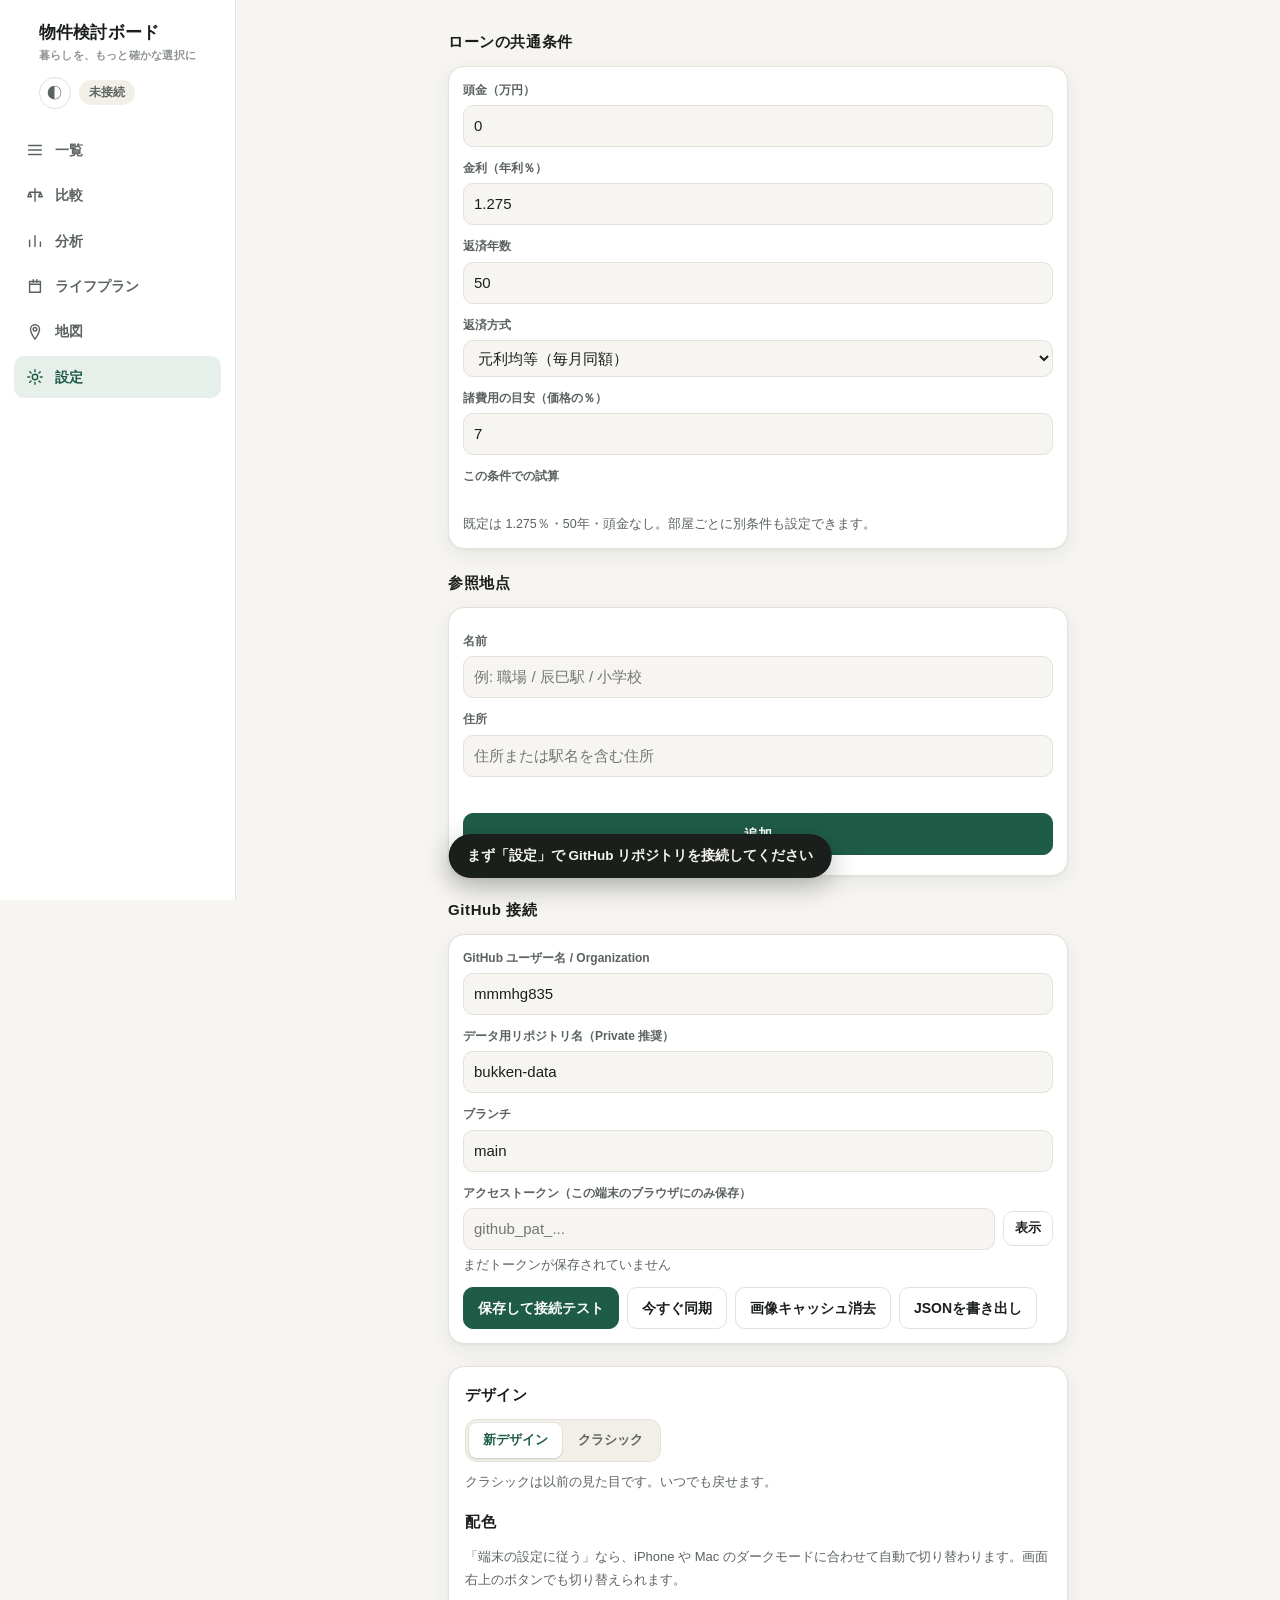
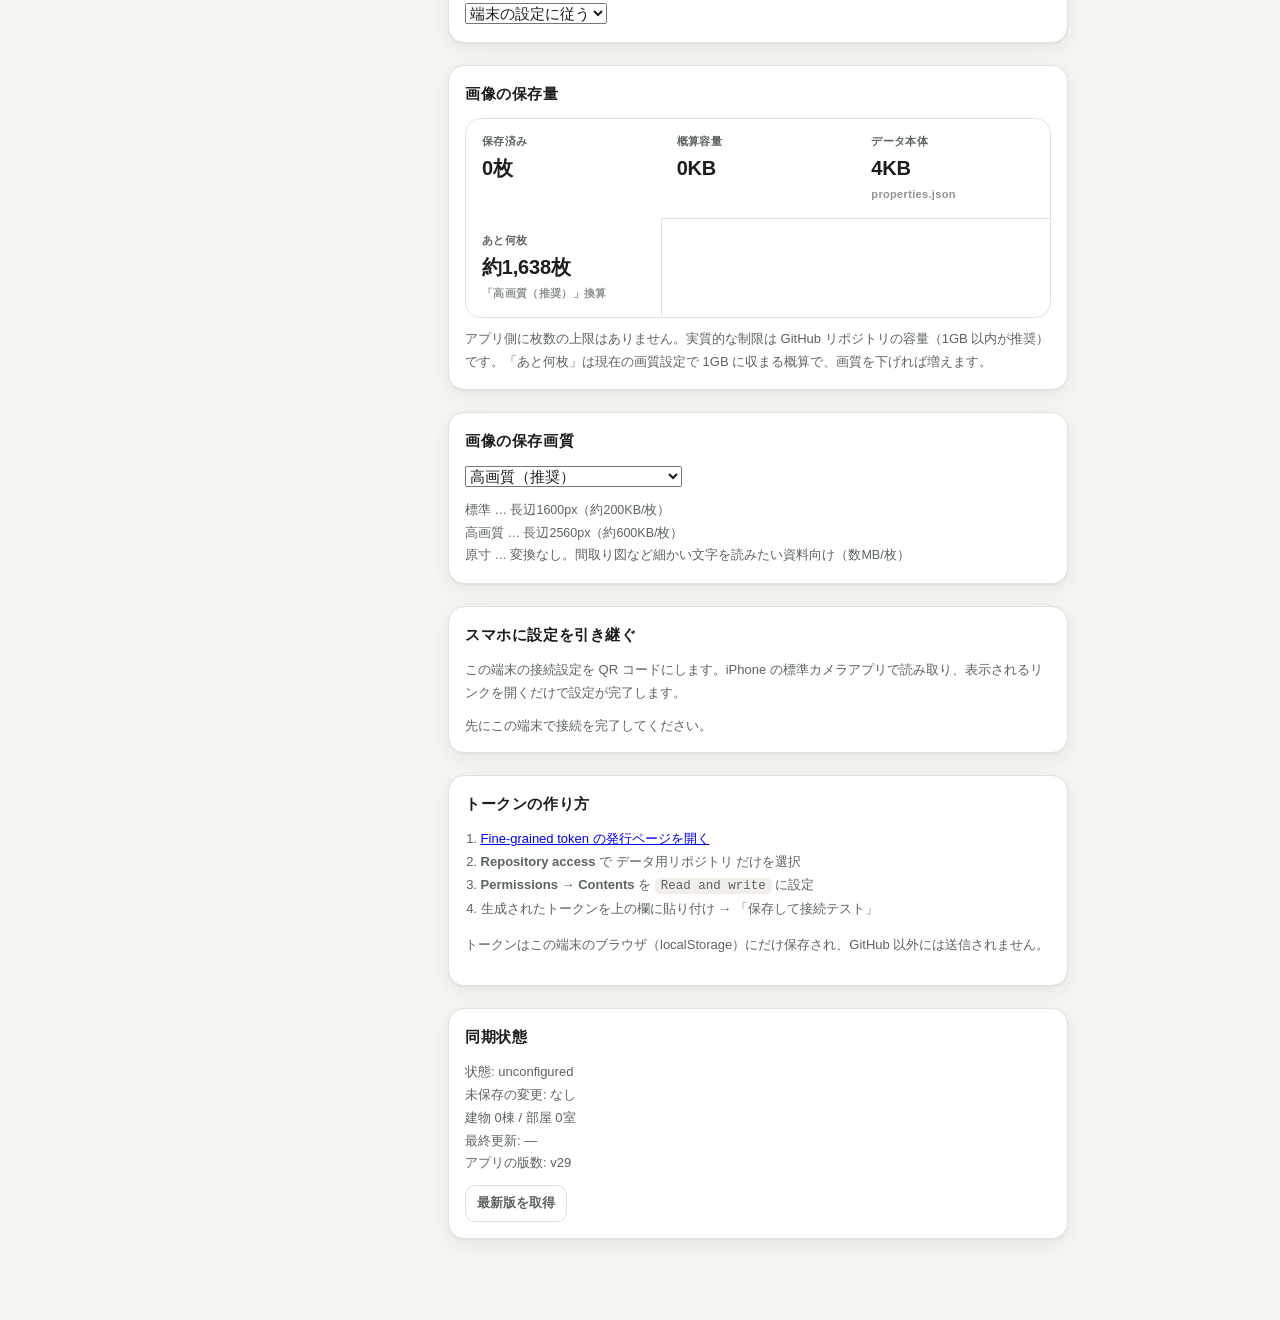
==== commit 6415eca1: "feat: 新デザインを追加し、クラシックと切り替えられるようにした 見た目を変えたいが、いつでも戻せる状態も残したいという要件のため、 スキン方式で2案を同時に生かす構成にした。  - skin-v" ====
--- a/index.html
+++ b/index.html
@@ -12,31 +12,34 @@
 <link rel="apple-touch-icon" href="icons/icon-180.png">
 <link rel="icon" href="icons/icon-192.png">
 <link rel="stylesheet" href="app.css">
+<link rel="stylesheet" href="skin-v2.css">
 <script>
   // 描画前に配色を当て、リロード時の一瞬のちらつきを防ぐ
   try {
     var t = localStorage.getItem('bukken.theme.v1');
     if (t === 'light' || t === 'dark') document.documentElement.setAttribute('data-theme', t);
-  } catch (e) { /* 保存領域が使えない場合は端末設定に従う */ }
+    var s = localStorage.getItem('bukken.skin.v1');
+    document.documentElement.setAttribute('data-skin', s === 'classic' ? 'classic' : 'v2');
+  } catch (e) { document.documentElement.setAttribute('data-skin', 'v2'); }
 </script>
 </head>
 <body>
 
 <header class="appbar">
   <div class="appbar-in">
-    <h1 class="brand">物件検討ボード</h1>
+    <h1 class="brand">物件検討ボード<span class="brand-sub">暮らしを、もっと確かな選択に</span></h1>
     <div class="appbar-right">
       <span id="syncBadge" class="badge badge-muted" title="同期状態">未接続</span>
       <button id="btnSave" class="btn btn-primary btn-sm" hidden>保存</button>
     </div>
   </div>
   <nav class="tabs" id="tabs">
-    <button class="tab is-active" data-view="list">一覧</button>
-    <button class="tab" data-view="compare">比較</button>
-    <button class="tab" data-view="analysis">分析</button>
-    <button class="tab" data-view="plan">ライフプラン</button>
-    <button class="tab" data-view="map">地図</button>
-    <button class="tab" data-view="settings">設定</button>
+    <button class="tab is-active" data-view="list"><svg class="tab-ico" viewBox="0 0 20 20" aria-hidden="true"><path d="M3 5h14M3 10h14M3 15h14"/></svg>一覧</button>
+    <button class="tab" data-view="compare"><svg class="tab-ico" viewBox="0 0 20 20" aria-hidden="true"><path d="M10 3v14M4 7l-2 5h4zM16 7l-2 5h4zM4 7h12"/></svg>比較</button>
+    <button class="tab" data-view="analysis"><svg class="tab-ico" viewBox="0 0 20 20" aria-hidden="true"><path d="M4 16V9M10 16V4M16 16v-5"/></svg>分析</button>
+    <button class="tab" data-view="plan"><svg class="tab-ico" viewBox="0 0 20 20" aria-hidden="true"><path d="M4 5h12v12H4zM4 8h12M8 3v3M12 3v3"/></svg>ライフプラン</button>
+    <button class="tab" data-view="map"><svg class="tab-ico" viewBox="0 0 20 20" aria-hidden="true"><path d="M10 2a5 5 0 015 5c0 4-5 11-5 11S5 11 5 7a5 5 0 015-5zM10 9a2 2 0 100-4 2 2 0 000 4z"/></svg>地図</button>
+    <button class="tab" data-view="settings"><svg class="tab-ico" viewBox="0 0 20 20" aria-hidden="true"><path d="M10 7a3 3 0 100 6 3 3 0 000-6zM10 2v2M10 16v2M4.2 4.2l1.4 1.4M14.4 14.4l1.4 1.4M2 10h2M16 10h2M4.2 15.8l1.4-1.4M14.4 5.6l1.4-1.4"/></svg>設定</button>
   </nav>
 </header>
 
--- a/app.css
+++ b/app.css
@@ -28,6 +28,8 @@
 }
 *{box-sizing:border-box}
 [hidden]{display:none!important}
+/* 新デザイン専用の要素。クラシックでは出さない */
+.tab-ico,.brand-sub{display:none}
 html,body{margin:0}
 body{
   background:var(--bg); color:var(--text);
@@ -121,8 +123,12 @@
 }
 .field textarea{resize:vertical;min-height:70px;line-height:1.6}
 .field.wide{grid-column:1/-1}
-.calcgrid{display:grid;grid-template-columns:repeat(auto-fit,minmax(155px,1fr));gap:1px;background:var(--line);border-radius:var(--r);overflow:hidden;border:1px solid var(--line)}
-.calcgrid div{background:var(--surface);padding:12px 14px}
+/* 格子線はコンテナ背景ではなく各セルの影で描く。
+   背景で描くと、最後の行の空きマスがそのまま灰色の帯として見えてしまうため。 */
+.calcgrid{display:grid;grid-template-columns:repeat(auto-fit,minmax(155px,1fr));
+  background:var(--surface);border-radius:var(--r);overflow:hidden;border:1px solid var(--line)}
+.calcgrid > div{background:var(--surface);padding:12px 14px;
+  box-shadow:1px 0 0 var(--line),0 1px 0 var(--line)}
 .calcgrid .k{font-size:11.5px;color:var(--text-2);font-weight:600}
 .calcgrid .v{font-size:18px;font-weight:800;margin-top:2px;white-space:nowrap;letter-spacing:-.01em}
 
@@ -404,3 +410,86 @@
 .chipbtn.is-on{background:var(--good);border-color:var(--good);color:#fff}
 .chipbtn.is-del:hover{border-color:var(--bad);color:var(--bad)}
 table.cmp tr.is-current td{background:var(--accent-soft)}
+
+/* ===== 項目のON/OFFと区分 ===== */
+.miniswitch{position:relative;display:inline-flex;flex-shrink:0;cursor:pointer}
+.miniswitch input{position:absolute;opacity:0;width:0;height:0}
+.miniswitch .track{width:32px;height:18px;border-radius:999px;background:var(--line);
+  transition:background .16s ease;position:relative;display:block}
+.miniswitch .track::after{content:"";position:absolute;top:2px;left:2px;width:14px;height:14px;
+  border-radius:50%;background:#fff;transition:transform .16s ease;box-shadow:0 1px 2px rgba(0,0,0,.35)}
+.miniswitch input:checked + .track{background:var(--good)}
+.miniswitch input:checked + .track::after{transform:translateX(14px)}
+
+.lpitem.is-off{opacity:.42}
+.lpitem.is-off .lpitem-input,.lpitem.is-off .catsel{text-decoration:line-through}
+
+.catsel{border:1px solid var(--line);background:var(--bg);border-radius:999px;
+  padding:4px 8px;font-size:11px;font-weight:700;cursor:pointer;color:var(--text-2)}
+.catsel.cat-saving{background:var(--good);border-color:var(--good);color:#fff}
+.catsel.cat-fixed{background:var(--accent-soft);border-color:var(--accent-soft);color:var(--accent)}
+.catsel.cat-variable{background:var(--surface-2);border-color:var(--line);color:var(--text-2)}
+
+/* ===== 段階表 ===== */
+.wfpanel{padding:0}
+.wfhead{display:flex;align-items:baseline;gap:12px;padding:14px 16px;border-bottom:1px solid var(--line);
+  font-size:13.5px;color:var(--text-2);font-weight:600}
+.wfhead b{margin-left:auto;font-size:20px;color:var(--text);letter-spacing:-.01em}
+.wfstep{padding:12px 16px;border-bottom:1px solid var(--line)}
+.wfstep-head{display:flex;align-items:center;gap:10px}
+.wfstep-no{width:20px;height:20px;border-radius:50%;background:var(--surface-2);color:var(--text-2);
+  display:grid;place-items:center;font-size:11px;font-weight:800;flex-shrink:0}
+.wfstep-label{font-weight:700;font-size:13.5px}
+.wfstep-minus{margin-left:auto;font-weight:700;color:var(--bad);font-size:14px;white-space:nowrap}
+.wfstep-detail{display:flex;flex-wrap:wrap;gap:5px;margin:8px 0 8px 30px}
+.wfstep-after{display:flex;align-items:baseline;gap:8px;justify-content:flex-end}
+.wfstep-after b{font-size:15px;letter-spacing:-.01em}
+.wfchip{background:var(--surface-2);border:1px solid var(--line);border-radius:999px;
+  padding:3px 9px;font-size:11px;color:var(--text-2);white-space:nowrap}
+
+.wfresult{display:flex;align-items:center;gap:20px;flex-wrap:wrap;padding:16px;background:var(--accent-soft)}
+.wfresult-big{font-size:28px;font-weight:800;color:var(--accent);letter-spacing:-.02em;line-height:1.2}
+.wfresult-sub{margin-left:auto;text-align:right;font-size:13px;color:var(--text-2);line-height:1.9}
+.wfvar{display:flex;flex-wrap:wrap;gap:5px;padding:12px 16px}
+
+@media(max-width:560px){
+  .lpitem{gap:6px}
+  .lpitem-name{min-width:100px}
+  .wfresult-sub{margin-left:0;text-align:left}
+  .wfstep-detail{margin-left:0}
+}
+.tag.is-empty{opacity:.45}
+.renotext{width:100%;border:1px solid var(--line);background:var(--bg);border-radius:var(--r-sm);
+  padding:8px 10px;font-size:13.5px;line-height:1.6;resize:vertical;min-width:0}
+.tagsub{margin-bottom:10px}
+.tagsub:last-child{margin-bottom:0}
+.tagsub-title{font-size:11px;color:var(--text-3);font-weight:700;margin-bottom:5px;letter-spacing:.04em}
+
+/* 列数を項目数の約数に固定して、最後の行に隙間が出ないようにする。
+   自動折り返しだと画面幅によって半端な空きマスが生まれるため。 */
+.calcgrid-3{grid-template-columns:repeat(3,minmax(0,1fr))}
+.calcgrid-4{grid-template-columns:repeat(4,minmax(0,1fr))}
+.calcgrid-6{grid-template-columns:repeat(6,minmax(0,1fr))}
+@media(max-width:1000px){.calcgrid-6{grid-template-columns:repeat(3,minmax(0,1fr))}}
+@media(max-width:820px){
+  .calcgrid-4{grid-template-columns:repeat(2,minmax(0,1fr))}
+  .calcgrid-3{grid-template-columns:repeat(1,minmax(0,1fr))}
+}
+@media(max-width:620px){.calcgrid-6{grid-template-columns:repeat(2,minmax(0,1fr))}}
+.thsub{display:flex;flex-direction:column;align-items:flex-end;gap:2px;line-height:1.3}
+.thsub span{font-size:10.5px;font-weight:600;color:var(--text-3)}
+.bonusrow{display:flex;align-items:center;gap:14px;margin-top:12px;flex-wrap:wrap}
+.filterrow{display:flex;align-items:center;gap:12px;margin-top:10px}
+
+/* ===== ライフプランのサブタブ ===== */
+.subtabs{display:flex;gap:4px;margin-bottom:16px;border-bottom:1px solid var(--line);overflow-x:auto;scrollbar-width:none}
+.subtabs::-webkit-scrollbar{display:none}
+.subtab{background:none;border:0;padding:9px 16px;border-bottom:2px solid transparent;
+  color:var(--text-2);cursor:pointer;font-weight:700;font-size:13.5px;white-space:nowrap;margin-bottom:-1px}
+.subtab:hover{color:var(--text)}
+.subtab.is-active{color:var(--accent);border-bottom-color:var(--accent)}
+
+.incrow{display:flex;align-items:center;gap:8px;padding:6px 0;flex-wrap:wrap}
+.remain{display:inline-flex;align-items:center;gap:4px;font-size:11.5px;color:var(--text-2);font-weight:600}
+.remain input{width:46px;border:1px solid var(--line);background:var(--bg);border-radius:6px;
+  padding:3px 5px;text-align:center;font-size:11.5px;font-weight:700}
--- a/skin-v2.css
+++ b/skin-v2.css
@@ -0,0 +1,137 @@
+/* ===========================================================
+   新デザイン。すべて [data-skin="v2"] の下に閉じてあるので、
+   クラシックに戻しても一切影響しない。
+   =========================================================== */
+
+:root[data-skin="v2"]{
+  --bg:#f6f5f1; --surface:#ffffff; --surface-2:#f1efe8; --line:#e4e1d8;
+  --text:#1b1f1c; --text-2:#5b6360; --text-3:#8e948f;
+  --accent:#1f5c47; --accent-soft:#e7efea;
+  --good:#1f7a5c; --warn:#a96a12; --bad:#b2402f;
+  --shadow:0 1px 2px rgba(31,45,38,.05),0 6px 20px rgba(31,45,38,.07);
+  --r:16px; --r-sm:10px;
+  --nav-w:236px;
+}
+@media (prefers-color-scheme:dark){
+  :root[data-skin="v2"]:not([data-theme="light"]){
+    --bg:#11140f; --surface:#191d18; --surface-2:#212621; --line:#2e332d;
+    --text:#e9ece6; --text-2:#9aa39c; --text-3:#6f7871;
+    --accent:#5fba97; --accent-soft:#1a2b24;
+    --good:#5fba97; --warn:#e0a955; --bad:#e08472;
+    --shadow:0 1px 2px rgba(0,0,0,.45),0 8px 24px rgba(0,0,0,.4);
+  }
+}
+:root[data-skin="v2"][data-theme="dark"]{
+  --bg:#11140f; --surface:#191d18; --surface-2:#212621; --line:#2e332d;
+  --text:#e9ece6; --text-2:#9aa39c; --text-3:#6f7871;
+  --accent:#5fba97; --accent-soft:#1a2b24;
+  --good:#5fba97; --warn:#e0a955; --bad:#e08472;
+  --shadow:0 1px 2px rgba(0,0,0,.45),0 8px 24px rgba(0,0,0,.4);
+}
+
+/* ===== 左サイドバー ===== */
+@media (min-width:861px){
+  :root[data-skin="v2"] body{
+    display:grid; grid-template-columns:var(--nav-w) minmax(0,1fr); min-height:100vh;
+  }
+  :root[data-skin="v2"] .appbar{
+    position:sticky; top:0; height:100vh; align-self:start;
+    display:flex; flex-direction:column; gap:6px;
+    border-bottom:0; border-right:1px solid var(--line);
+    background:var(--surface); padding:22px 14px 18px;
+  }
+  :root[data-skin="v2"] .appbar-in{
+    flex-direction:column; align-items:stretch; gap:14px; padding:0 6px 14px; max-width:none;
+  }
+  :root[data-skin="v2"] .brand{ font-size:17px; white-space:normal; line-height:1.35 }
+  :root[data-skin="v2"] .appbar-right{ justify-content:flex-start }
+  :root[data-skin="v2"] .tabs{
+    flex-direction:column; gap:3px; padding:0; overflow:visible; max-width:none; margin:0;
+  }
+  :root[data-skin="v2"] .tab{
+    display:flex; align-items:center; gap:11px; width:100%; text-align:left;
+    padding:10px 12px; border-radius:var(--r-sm); border-bottom:0; font-size:14px;
+  }
+  :root[data-skin="v2"] .tab:hover{ background:var(--surface-2); color:var(--text) }
+  :root[data-skin="v2"] .tab.is-active{
+    background:var(--accent-soft); color:var(--accent); border-bottom:0; font-weight:700;
+  }
+  :root[data-skin="v2"] .main{ padding:30px 34px 60px; max-width:1320px }
+}
+
+/* ===== モバイルは下部タブ ===== */
+@media (max-width:860px){
+  :root[data-skin="v2"] body{ padding-bottom:calc(66px + var(--safe-b)) }
+  :root[data-skin="v2"] .appbar{ padding-bottom:0 }
+  :root[data-skin="v2"] .tabs{
+    position:fixed; left:0; right:0; bottom:0; z-index:50;
+    background:var(--surface); border-top:1px solid var(--line);
+    padding:6px 4px calc(6px + var(--safe-b)); gap:0; overflow:visible;
+    box-shadow:0 -2px 14px rgba(0,0,0,.06);
+  }
+  :root[data-skin="v2"] .tab{
+    flex:1; display:flex; flex-direction:column; align-items:center; gap:3px;
+    padding:6px 2px; border-bottom:0; font-size:10.5px; min-width:0;
+  }
+  :root[data-skin="v2"] .tab.is-active{ border-bottom:0; color:var(--accent) }
+  :root[data-skin="v2"] .brand-sub{ display:none }
+}
+
+:root[data-skin="v2"] .brand-sub{
+  display:block; font-size:11px; font-weight:600; color:var(--text-3);
+  letter-spacing:.02em; margin-top:3px;
+}
+:root[data-skin="v2"] .tab-ico{
+  display:block; width:18px; height:18px; flex-shrink:0; fill:none;
+  stroke:currentColor; stroke-width:1.6; stroke-linecap:round; stroke-linejoin:round;
+}
+
+/* ===== 全体の質感 ===== */
+:root[data-skin="v2"] .card,
+:root[data-skin="v2"] .panel,
+:root[data-skin="v2"] .tablewrap{ border-radius:var(--r) }
+:root[data-skin="v2"] .section > h3{
+  font-size:15px; color:var(--text); font-weight:700; margin-bottom:12px;
+}
+:root[data-skin="v2"] .btn{ border-radius:var(--r-sm); font-weight:700 }
+:root[data-skin="v2"] .btn-primary{ background:var(--accent); border-color:var(--accent) }
+:root[data-skin="v2"] .badge{ padding:4px 10px; font-size:11.5px }
+:root[data-skin="v2"] .badge-ok{ background:var(--accent-soft); color:var(--accent) }
+
+/* ===== 物件カード ===== */
+:root[data-skin="v2"] .grid{ gap:18px; grid-template-columns:repeat(auto-fill,minmax(310px,1fr)) }
+:root[data-skin="v2"] .pcard{ border-radius:var(--r); overflow:hidden }
+:root[data-skin="v2"] .pcard:hover{ box-shadow:0 8px 28px rgba(31,45,38,.12) }
+:root[data-skin="v2"] .pcard-img{ aspect-ratio:16/10 }
+:root[data-skin="v2"] .pcard-body{ padding:15px 17px 17px; gap:8px }
+:root[data-skin="v2"] .pcard-name{ font-size:16px; letter-spacing:.01em }
+:root[data-skin="v2"] .pcard-price{ font-size:23px }
+:root[data-skin="v2"] .pcard-price small{ font-size:13px }
+:root[data-skin="v2"] .roomchip{ background:var(--surface-2); border-color:var(--line) }
+:root[data-skin="v2"] .roomchip.is-top{ background:var(--accent-soft); border-color:var(--accent); color:var(--accent) }
+
+/* ===== 指標・表 ===== */
+:root[data-skin="v2"] .calcgrid{ border-radius:var(--r) }
+:root[data-skin="v2"] .calcgrid > div{ padding:14px 16px }
+:root[data-skin="v2"] .calcgrid .k{ font-size:11px; letter-spacing:.03em }
+:root[data-skin="v2"] .calcgrid .v{ font-size:20px }
+:root[data-skin="v2"] table.cmp thead th{ background:var(--surface-2) }
+:root[data-skin="v2"] table.cmp td.best{ color:var(--good) }
+
+/* ===== 操作部品 ===== */
+:root[data-skin="v2"] .segctl{ border-radius:12px }
+:root[data-skin="v2"] .segctl-item.is-on{ background:var(--surface); color:var(--accent) }
+:root[data-skin="v2"] .tag.is-on{ background:var(--accent); border-color:var(--accent) }
+:root[data-skin="v2"] .subtabs{ gap:2px }
+:root[data-skin="v2"] .subtab.is-active{ color:var(--accent); border-bottom-color:var(--accent) }
+:root[data-skin="v2"] .switch input:checked + .track,
+:root[data-skin="v2"] .miniswitch input:checked + .track{ background:var(--accent) }
+:root[data-skin="v2"] .chipbtn.is-on{ background:var(--accent); border-color:var(--accent) }
+:root[data-skin="v2"] .catsel.cat-saving{ background:var(--accent); border-color:var(--accent) }
+
+/* ===== ライフプラン（13番の構成を明るい配色で） ===== */
+:root[data-skin="v2"] .stackseg.is-saving{ background:var(--accent) }
+:root[data-skin="v2"] .stackseg.is-housing{ background:#4b8f74 }
+:root[data-skin="v2"] .wfresult{ background:var(--accent-soft) }
+:root[data-skin="v2"] .wfresult-big{ color:var(--accent) }
+:root[data-skin="v2"] .lpgroup-head{ padding:14px 16px }
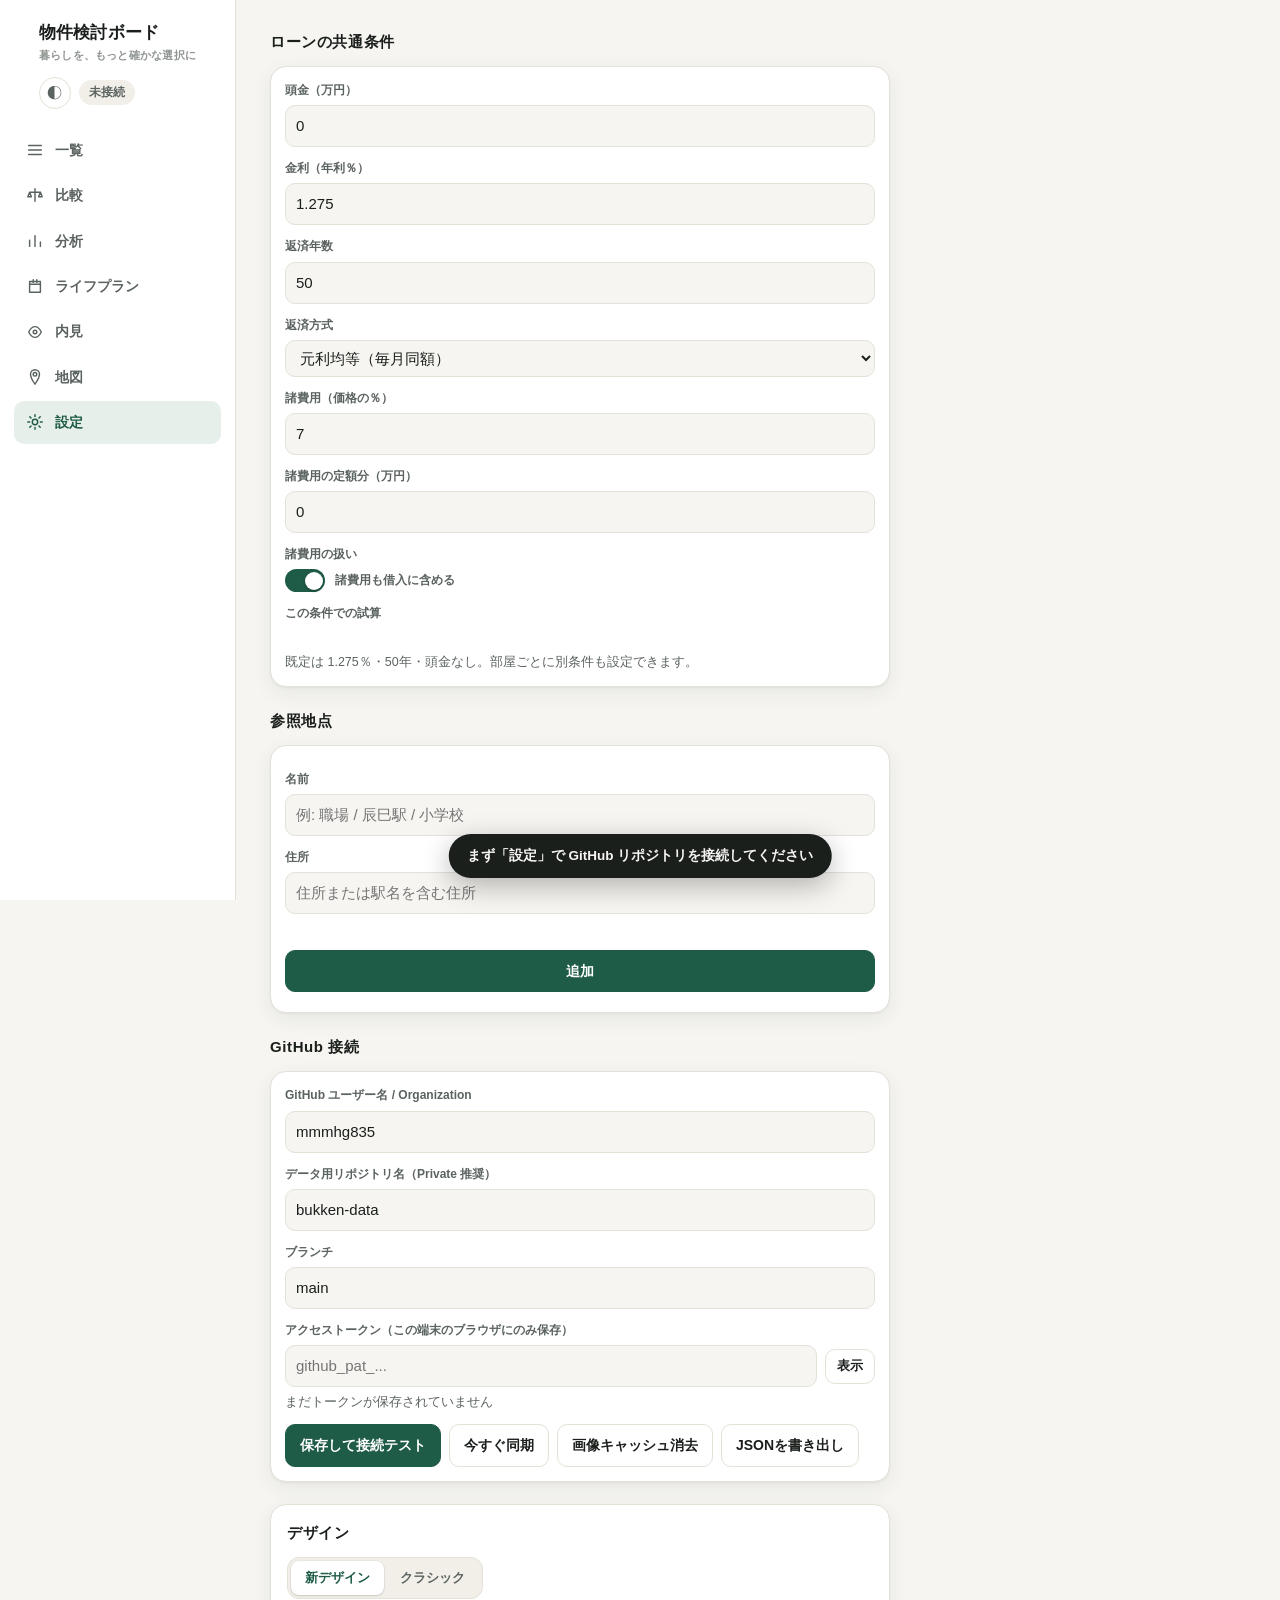
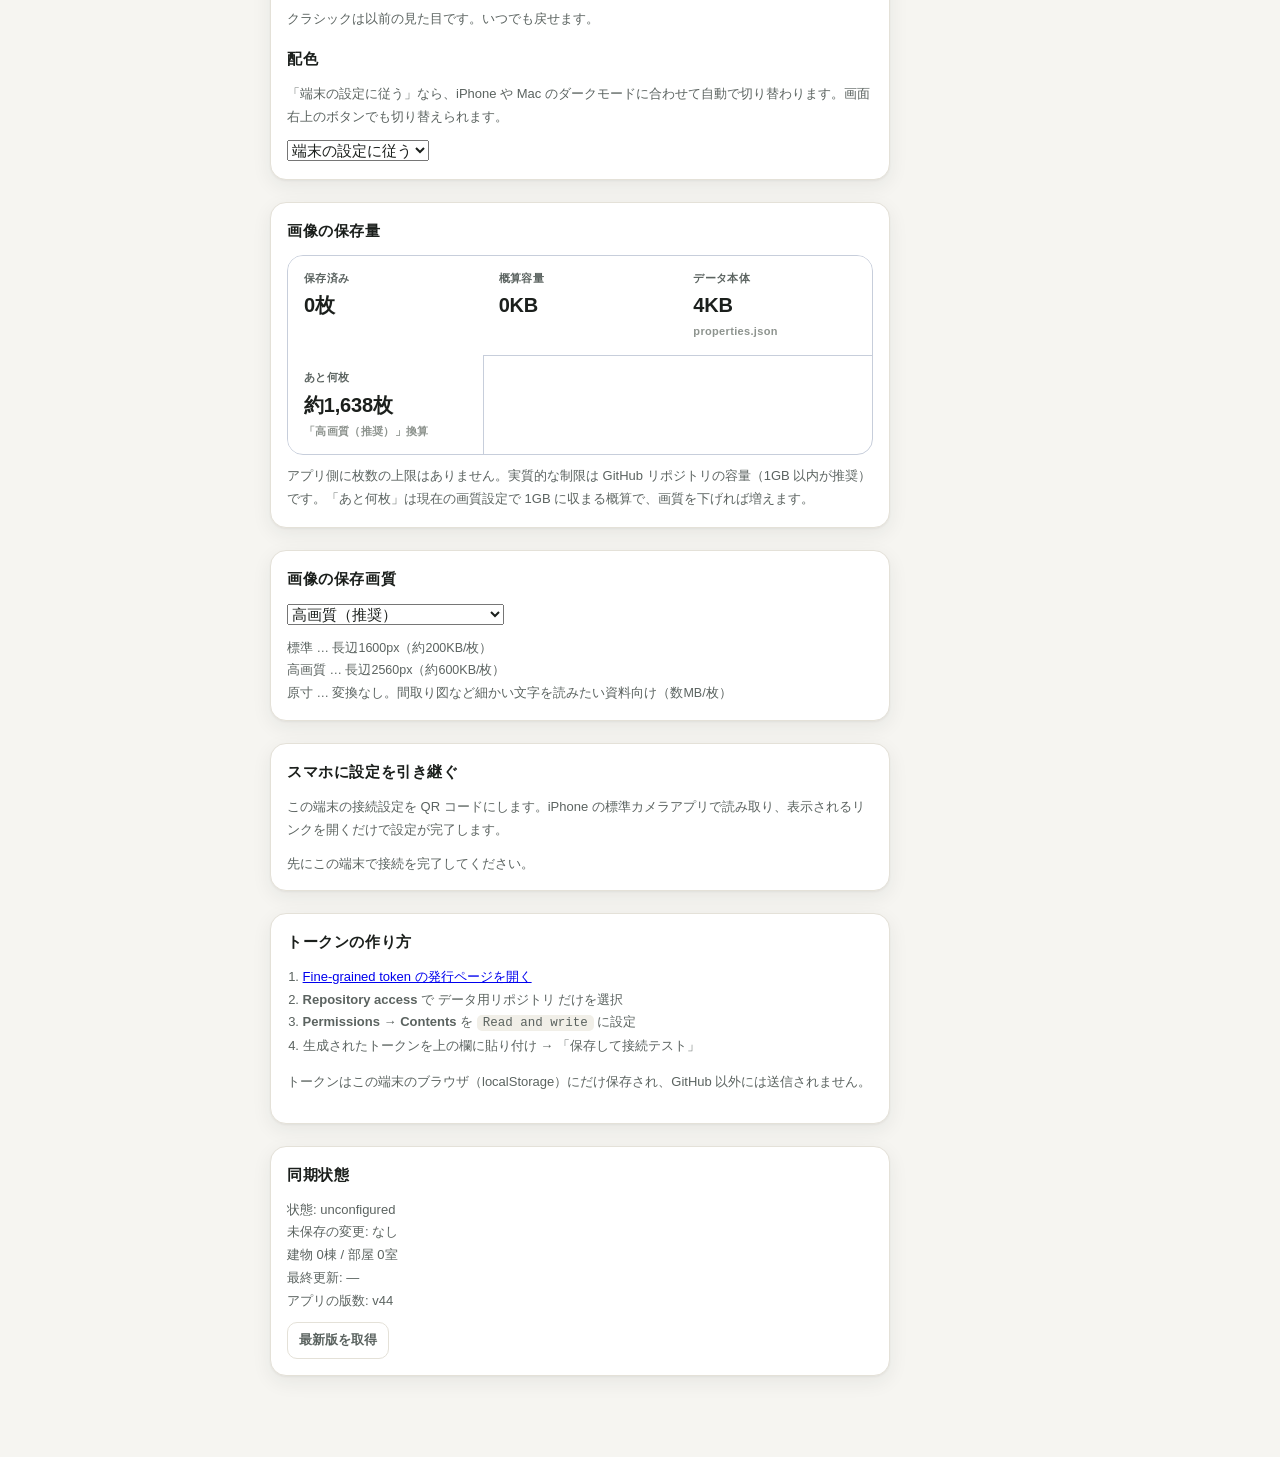
==== commit b53cf32b: "feat: 内見タブを足した（チェックポイント／記録／指値） 内見の前と後と、そこで出す金額を同じ前提の上で扱いたいので、 3つをサブタブにまとめた大タブとして足した。  ・チェックポイント … sp" ====
--- a/index.html
+++ b/index.html
@@ -38,6 +38,7 @@
     <button class="tab" data-view="compare"><svg class="tab-ico" viewBox="0 0 20 20" aria-hidden="true"><path d="M10 3v14M4 7l-2 5h4zM16 7l-2 5h4zM4 7h12"/></svg>比較</button>
     <button class="tab" data-view="analysis"><svg class="tab-ico" viewBox="0 0 20 20" aria-hidden="true"><path d="M4 16V9M10 16V4M16 16v-5"/></svg>分析</button>
     <button class="tab" data-view="plan"><svg class="tab-ico" viewBox="0 0 20 20" aria-hidden="true"><path d="M4 5h12v12H4zM4 8h12M8 3v3M12 3v3"/></svg>ライフプラン</button>
+    <button class="tab" data-view="viewing"><svg class="tab-ico" viewBox="0 0 20 20" aria-hidden="true"><path d="M10 4c-4 0-7 6-7 6s3 6 7 6 7-6 7-6-3-6-7-6zM10 8a2 2 0 100 4 2 2 0 000-4z"/></svg>内見</button>
     <button class="tab" data-view="map"><svg class="tab-ico" viewBox="0 0 20 20" aria-hidden="true"><path d="M10 2a5 5 0 015 5c0 4-5 11-5 11S5 11 5 7a5 5 0 015-5zM10 9a2 2 0 100-4 2 2 0 000 4z"/></svg>地図</button>
     <button class="tab" data-view="settings"><svg class="tab-ico" viewBox="0 0 20 20" aria-hidden="true"><path d="M10 7a3 3 0 100 6 3 3 0 000-6zM10 2v2M10 16v2M4.2 4.2l1.4 1.4M14.4 14.4l1.4 1.4M2 10h2M16 10h2M4.2 15.8l1.4-1.4M14.4 5.6l1.4-1.4"/></svg>設定</button>
   </nav>
--- a/app.css
+++ b/app.css
@@ -1,6 +1,6 @@
 /* ===== tokens ===== */
 :root{
-  --bg:#f5f6f8; --surface:#ffffff; --surface-2:#f0f2f5; --line:#e2e5ea;
+  --bg:#f5f6f8; --surface:#ffffff; --surface-2:#f0f2f5; --line:#e2e5ea; --line-2:#c7cedb;
   --text:#14181f; --text-2:#5b6472; --text-3:#8a93a2;
   --accent:#1d4ed8; --accent-soft:#e8edfd;
   --good:#0f766e; --warn:#b45309; --bad:#b91c1c;
@@ -11,7 +11,7 @@
 /* 端末の設定に従う（既定）。ただし明示的にライトを選んでいるときは適用しない */
 @media (prefers-color-scheme:dark){
   :root:not([data-theme="light"]){
-    --bg:#0d1117; --surface:#161b22; --surface-2:#1c232d; --line:#2a323d;
+    --bg:#0d1117; --surface:#161b22; --surface-2:#1c232d; --line:#2a323d; --line-2:#3d4857;
     --text:#e6edf3; --text-2:#9aa6b4; --text-3:#6e7b8c;
     --accent:#6f9bff; --accent-soft:#182543;
     --good:#2dd4bf; --warn:#fbbf24; --bad:#f87171;
@@ -20,7 +20,7 @@
 }
 /* 明示的にダークを選んだ場合は端末設定より優先する */
 :root[data-theme="dark"]{
-    --bg:#0d1117; --surface:#161b22; --surface-2:#1c232d; --line:#2a323d;
+    --bg:#0d1117; --surface:#161b22; --surface-2:#1c232d; --line:#2a323d; --line-2:#3d4857;
     --text:#e6edf3; --text-2:#9aa6b4; --text-3:#6e7b8c;
     --accent:#6f9bff; --accent-soft:#182543;
     --good:#2dd4bf; --warn:#fbbf24; --bad:#f87171;
@@ -49,7 +49,7 @@
 .tab{background:none;border:0;padding:9px 14px;border-bottom:2px solid transparent;color:var(--text-2);cursor:pointer;white-space:nowrap;font-weight:600;font-size:14px}
 .tab.is-active{color:var(--accent);border-bottom-color:var(--accent)}
 
-.main{max-width:1200px;margin:0 auto;padding:16px 16px calc(40px + var(--safe-b))}
+.main{max-width:1200px;margin:0 auto;padding:16px 16px calc(40px + var(--safe-b));min-width:0}
 
 /* ===== atoms ===== */
 .btn{border:1px solid var(--line);background:var(--surface);border-radius:var(--r-sm);padding:9px 14px;cursor:pointer;font-weight:600;font-size:14px;white-space:nowrap}
@@ -91,9 +91,9 @@
 .imgcount{position:absolute;right:8px;bottom:8px;background:rgba(0,0,0,.62);color:#fff;font-size:11.5px;padding:3px 8px;border-radius:999px;font-weight:600}
 
 /* ===== compare table ===== */
-.tablewrap{overflow-x:auto;border:1px solid var(--line);border-radius:var(--r);background:var(--surface)}
+.tablewrap{overflow-x:auto;max-width:100%;border:1px solid var(--line-2);border-radius:var(--r);background:var(--surface)}
 table.cmp{border-collapse:separate;border-spacing:0;width:100%;font-size:13.5px}
-table.cmp th,table.cmp td{padding:9px 12px;border-bottom:1px solid var(--line);text-align:right;white-space:nowrap;vertical-align:middle}
+table.cmp th,table.cmp td{padding:9px 12px;border-bottom:1px solid var(--line-2);text-align:right;white-space:nowrap;vertical-align:middle}
 table.cmp th.lab,table.cmp td.lab{
   text-align:left;position:sticky;left:0;background:var(--surface);z-index:2;
   font-weight:700;min-width:130px;box-shadow:1px 0 0 var(--line)
@@ -126,9 +126,9 @@
 /* 格子線はコンテナ背景ではなく各セルの影で描く。
    背景で描くと、最後の行の空きマスがそのまま灰色の帯として見えてしまうため。 */
 .calcgrid{display:grid;grid-template-columns:repeat(auto-fit,minmax(155px,1fr));
-  background:var(--surface);border-radius:var(--r);overflow:hidden;border:1px solid var(--line)}
+  background:var(--surface);border-radius:var(--r);overflow:hidden;border:1px solid var(--line-2)}
 .calcgrid > div{background:var(--surface);padding:12px 14px;
-  box-shadow:1px 0 0 var(--line),0 1px 0 var(--line)}
+  box-shadow:1px 0 0 var(--line-2),0 1px 0 var(--line-2)}
 .calcgrid .k{font-size:11.5px;color:var(--text-2);font-weight:600}
 .calcgrid .v{font-size:18px;font-weight:800;margin-top:2px;white-space:nowrap;letter-spacing:-.01em}
 
@@ -351,7 +351,7 @@
 .fitbadge{margin-left:auto;display:flex;gap:14px;flex-wrap:wrap;font-size:12px;color:var(--text-2)}
 .fitbadge b{color:var(--text);font-weight:700}
 
-.chartwrap{background:none;border:0;padding:0;overflow-x:auto}
+.chartwrap{background:none;border:0;padding:0;overflow-x:auto;max-width:100%}
 .chart .dot{cursor:pointer;transition:opacity .12s}
 .chart .dot:hover{opacity:1}
 
@@ -432,10 +432,10 @@
 
 /* ===== 段階表 ===== */
 .wfpanel{padding:0}
-.wfhead{display:flex;align-items:baseline;gap:12px;padding:14px 16px;border-bottom:1px solid var(--line);
+.wfhead{display:flex;align-items:baseline;gap:12px;padding:14px 16px;border-bottom:1px solid var(--line-2);
   font-size:13.5px;color:var(--text-2);font-weight:600}
 .wfhead b{margin-left:auto;font-size:20px;color:var(--text);letter-spacing:-.01em}
-.wfstep{padding:12px 16px;border-bottom:1px solid var(--line)}
+.wfstep{padding:12px 16px;border-bottom:1px solid var(--line-2)}
 .wfstep-head{display:flex;align-items:center;gap:10px}
 .wfstep-no{width:20px;height:20px;border-radius:50%;background:var(--surface-2);color:var(--text-2);
   display:grid;place-items:center;font-size:11px;font-weight:800;flex-shrink:0}
@@ -493,3 +493,142 @@
 .remain{display:inline-flex;align-items:center;gap:4px;font-size:11.5px;color:var(--text-2);font-weight:600}
 .remain input{width:46px;border:1px solid var(--line);background:var(--bg);border-radius:6px;
   padding:3px 5px;text-align:center;font-size:11.5px;font-weight:700}
+
+/* ===== 一覧：見出し・絞り込み・カード ===== */
+.pagehead{margin-bottom:18px}
+.pagehead h2{font-size:26px;letter-spacing:.01em}
+.pagehead p{margin:6px 0 0;font-size:13px;color:var(--text-2);line-height:1.7}
+
+.filterbar{background:var(--surface);border:1px solid var(--line);border-radius:var(--r);
+  padding:12px 14px;margin-bottom:18px;box-shadow:var(--shadow)}
+.filterbar-row{display:flex;align-items:center;gap:10px;flex-wrap:wrap}
+.filterbar-more{margin-top:12px;padding-top:12px;border-top:1px solid var(--line);
+  display:flex;gap:10px;align-items:flex-start;flex-wrap:wrap}
+.fgroup{display:flex;flex-direction:column;gap:3px;min-width:0}
+.fgroup label{font-size:10.5px;color:var(--text-3);font-weight:700;letter-spacing:.04em}
+.fsel{border:1px solid var(--line);background:var(--surface);border-radius:var(--r-sm);
+  padding:7px 9px;font-size:13px;font-weight:600;cursor:pointer;max-width:170px}
+.fcount{font-size:12.5px;color:var(--text-2);font-weight:700;white-space:nowrap}
+.btn-add{white-space:nowrap}
+
+.pcard{display:flex;flex-direction:column}
+.pcard .pcard-top{display:flex;align-items:center;gap:8px;padding:11px 13px 9px}
+.pickbox{display:inline-flex;align-items:center;gap:7px;font-size:12px;font-weight:700;
+  color:var(--text-2);cursor:pointer;user-select:none}
+.pickbox-mark{width:17px;height:17px;border-radius:5px;border:1.5px solid var(--line);
+  background:var(--surface);display:grid;place-items:center;font-size:11px;font-weight:800;color:#fff}
+.pickbox.is-on{color:var(--accent)}
+.pickbox.is-on .pickbox-mark{background:var(--accent);border-color:var(--accent)}
+.pcard .pcard-top .badge{margin-left:auto}
+
+.pcard-addr{font-size:12px;color:var(--text-2);margin-top:-2px}
+.pcard-spec{display:flex;align-items:center;gap:8px;font-size:12.5px;color:var(--text-2)}
+.pcard-spec i{color:var(--line);font-style:normal}
+.pcard-pricerow{display:flex;align-items:baseline;gap:10px;flex-wrap:wrap}
+.pcard-rate{margin-left:auto;font-size:13px;font-weight:700;color:var(--text-2);
+  display:inline-flex;align-items:center;gap:4px}
+.pcard-rate .stars{color:var(--warn);font-size:14px}
+
+.pcard-kv{display:grid;grid-template-columns:auto 1fr;gap:3px 12px;margin:2px 0 0;font-size:12.5px}
+.pcard-kv dt{color:var(--text-3);font-weight:600}
+.pcard-kv dd{margin:0;text-align:right;font-weight:700}
+.pcard-kv dd small{font-weight:600;color:var(--text-3);font-size:11px;margin-left:3px}
+
+.ftags{display:flex;flex-wrap:wrap;gap:6px;margin-top:4px}
+.ftag{display:inline-flex;align-items:center;gap:5px;background:var(--surface-2);
+  border:1px solid var(--line);border-radius:8px;padding:4px 9px;
+  font-size:11px;font-weight:600;color:var(--text-2);white-space:nowrap}
+.ftag-ico{width:13px;height:13px;fill:none;stroke:currentColor;stroke-width:1.5;
+  stroke-linecap:round;stroke-linejoin:round;flex-shrink:0}
+
+/* ===== 下部の選択バー ===== */
+.selbar{position:sticky;bottom:0;margin:22px -16px -40px;padding:0 16px;
+  background:linear-gradient(transparent,var(--bg) 22%);pointer-events:none}
+.selbar-in{display:flex;align-items:center;gap:16px;flex-wrap:wrap;pointer-events:auto;
+  background:var(--surface);border:1px solid var(--line);border-radius:var(--r);
+  padding:14px 18px;margin-bottom:16px;box-shadow:var(--shadow)}
+.selbar-count{font-size:16px;font-weight:800;letter-spacing:-.01em}
+.selbar-in .btn{margin-left:auto}
+
+@media(max-width:560px){
+  .pagehead h2{font-size:21px}
+  .filterbar-row{gap:8px}
+  .fsel{max-width:130px;font-size:12.5px}
+  .selbar{margin:18px -12px -36px;padding:0 12px}
+  .selbar-in{padding:12px 14px}
+  .selbar-in .btn{width:100%;margin-left:0}
+}
+
+/* ===== 貼り付けて取り込む ===== */
+.pastebox{width:100%;min-height:190px;resize:vertical;font-size:13px;line-height:1.7;
+  border:1px solid var(--line);background:var(--bg);color:var(--text);
+  border-radius:var(--r-sm);padding:11px 12px;font-family:inherit}
+.pastebox:focus{outline:2px solid var(--accent-soft);border-color:var(--accent)}
+
+.impgroup{margin-bottom:18px}
+.impgroup:last-child{margin-bottom:0}
+.impgroup > h4{margin:0 0 8px;font-size:12.5px;color:var(--text-2);font-weight:700}
+.imphead,.improw{display:grid;grid-template-columns:20px 140px minmax(0,1fr) minmax(0,1fr);
+  gap:10px;align-items:center}
+.imphead{font-size:11.5px;color:var(--text-3);font-weight:600;margin-bottom:6px}
+.improw{padding:7px 0;border-top:1px solid var(--line);cursor:pointer}
+.improw:hover{background:var(--surface-2)}
+.improw input{margin:0;width:16px;height:16px;accent-color:var(--accent)}
+.improw-key{font-size:12.5px;color:var(--text-2)}
+.improw-val{font-size:13.5px;font-weight:700;color:var(--text);
+  overflow-wrap:anywhere}
+.improw-cur{font-size:12.5px;color:var(--text-3);overflow-wrap:anywhere}
+.improw.is-off .improw-val{color:var(--text-3);font-weight:500}
+
+@media(max-width:560px){
+  .imphead{display:none}
+  .improw{grid-template-columns:20px minmax(0,1fr);gap:4px 10px;padding:9px 0}
+  .improw-val,.improw-cur{grid-column:2}
+}
+
+/* ===== 指値 ===== */
+.offerrow{display:flex;align-items:center;gap:10px;flex-wrap:wrap}
+.offerinput{width:120px;border:1px solid var(--line);background:var(--bg);color:var(--text);
+  border-radius:var(--r-sm);padding:8px 10px;font-size:14px;font-weight:700;text-align:right}
+.offerinput:focus{outline:2px solid var(--accent-soft);border-color:var(--accent)}
+/* 元値・指値・差の3列。項目名だけ左寄せで、数字は右にそろえる */
+table.offercmp th,table.offercmp td{min-width:96px}
+table.offercmp td.muted{color:var(--text-3)}
+
+@media(max-width:560px){
+  .offerrow{gap:8px}
+  .offerinput{width:104px}
+}
+
+/* ===== 収入の帰属と、集計された手取り ===== */
+.whosel{border:1px solid var(--line);background:var(--bg);color:var(--text-2);
+  border-radius:var(--r-sm);padding:6px 8px;font-size:12px;max-width:92px}
+
+/* ===== 売却試算 ===== */
+/* いま選んでいる年の行だけ、表の中で見つけられるようにする */
+table.cmp tr.is-current td{background:var(--accent-soft);font-weight:700}
+table.cmp tr.is-current td.lab{background:var(--accent-soft)}
+
+/* ===== 指値を入れているとき ===== */
+/* 差を小さな添え字で足すと、どの数字がどちらのものか読み取れない。
+   元値と指値をそれぞれ1組の表として並べ、見出しで区別する。 */
+.hblock + .hblock{margin-top:16px}
+.hblock-label{display:flex;align-items:baseline;gap:10px;margin:0 0 6px;font-size:13px;font-weight:800}
+.hblock-label .amt{font-weight:700;color:var(--text-2);font-size:12.5px}
+.hblock.is-offer .hblock-label{color:var(--accent)}
+
+/* ===== 内見 ===== */
+/* 現地では押す回数を減らしたいので、1つの札を押すたびに 未確認→○→△ と回す */
+.vchklist{display:flex;flex-wrap:wrap;gap:8px}
+.vchk{display:inline-flex;align-items:center;gap:7px;cursor:pointer;
+  background:var(--surface);border:1px solid var(--line-2);border-radius:999px;
+  padding:8px 14px;font-size:13.5px;font-weight:600;color:var(--text);text-align:left}
+.vchk:hover{background:var(--surface-2)}
+.vchk-mark{width:14px;text-align:center;font-weight:800;color:var(--text-3)}
+.vchk.is-ok{border-color:var(--good);color:var(--good)}
+.vchk.is-ok .vchk-mark{color:var(--good)}
+.vchk.is-bad{border-color:var(--warn);color:var(--warn)}
+.vchk.is-bad .vchk-mark{color:var(--warn)}
+/* 表の中の入力欄は、数字の列と同じ右寄せで並べる */
+.offertbl td.inputcell{padding:5px 8px}
+.offertbl td.inputcell input{width:92px;text-align:right}
--- a/skin-v2.css
+++ b/skin-v2.css
@@ -56,7 +56,10 @@
   :root[data-skin="v2"] .tab.is-active{
     background:var(--accent-soft); color:var(--accent); border-bottom:0; font-weight:700;
   }
-  :root[data-skin="v2"] .main{ padding:30px 34px 60px; max-width:1320px }
+  /* グリッドの子は min-width:auto のままだと中身の幅で広がり、
+     表やグラフがあるだけでページ全体が横に伸びてしまう */
+  :root[data-skin="v2"] .main{ padding:30px 34px 60px; max-width:1320px; min-width:0; width:100% }
+  :root[data-skin="v2"] body > *{ min-width:0 }
 }
 
 /* ===== モバイルは下部タブ ===== */
@@ -135,3 +138,16 @@
 :root[data-skin="v2"] .wfresult{ background:var(--accent-soft) }
 :root[data-skin="v2"] .wfresult-big{ color:var(--accent) }
 :root[data-skin="v2"] .lpgroup-head{ padding:14px 16px }
+
+/* ===== 一覧（新デザイン） ===== */
+:root[data-skin="v2"] .pagehead h2{font-size:28px;font-weight:800}
+:root[data-skin="v2"] .filterbar{border-radius:var(--r);padding:14px 16px}
+:root[data-skin="v2"] .fsel{border-radius:9px}
+:root[data-skin="v2"] .pcard .pcard-top{padding:13px 15px 10px}
+:root[data-skin="v2"] .pcard-img{margin:0 15px;border-radius:12px;aspect-ratio:4/3}
+:root[data-skin="v2"] .pcard-body{padding:14px 17px 18px}
+:root[data-skin="v2"] .pcard-name{font-size:16.5px;font-weight:800}
+:root[data-skin="v2"] .pcard-price{font-size:25px}
+:root[data-skin="v2"] .ftag{border-radius:9px;background:var(--surface);border-color:var(--line)}
+:root[data-skin="v2"] .selbar-in{border-radius:var(--r);padding:16px 20px}
+:root[data-skin="v2"] .pickbox.is-on .pickbox-mark{background:var(--accent);border-color:var(--accent)}
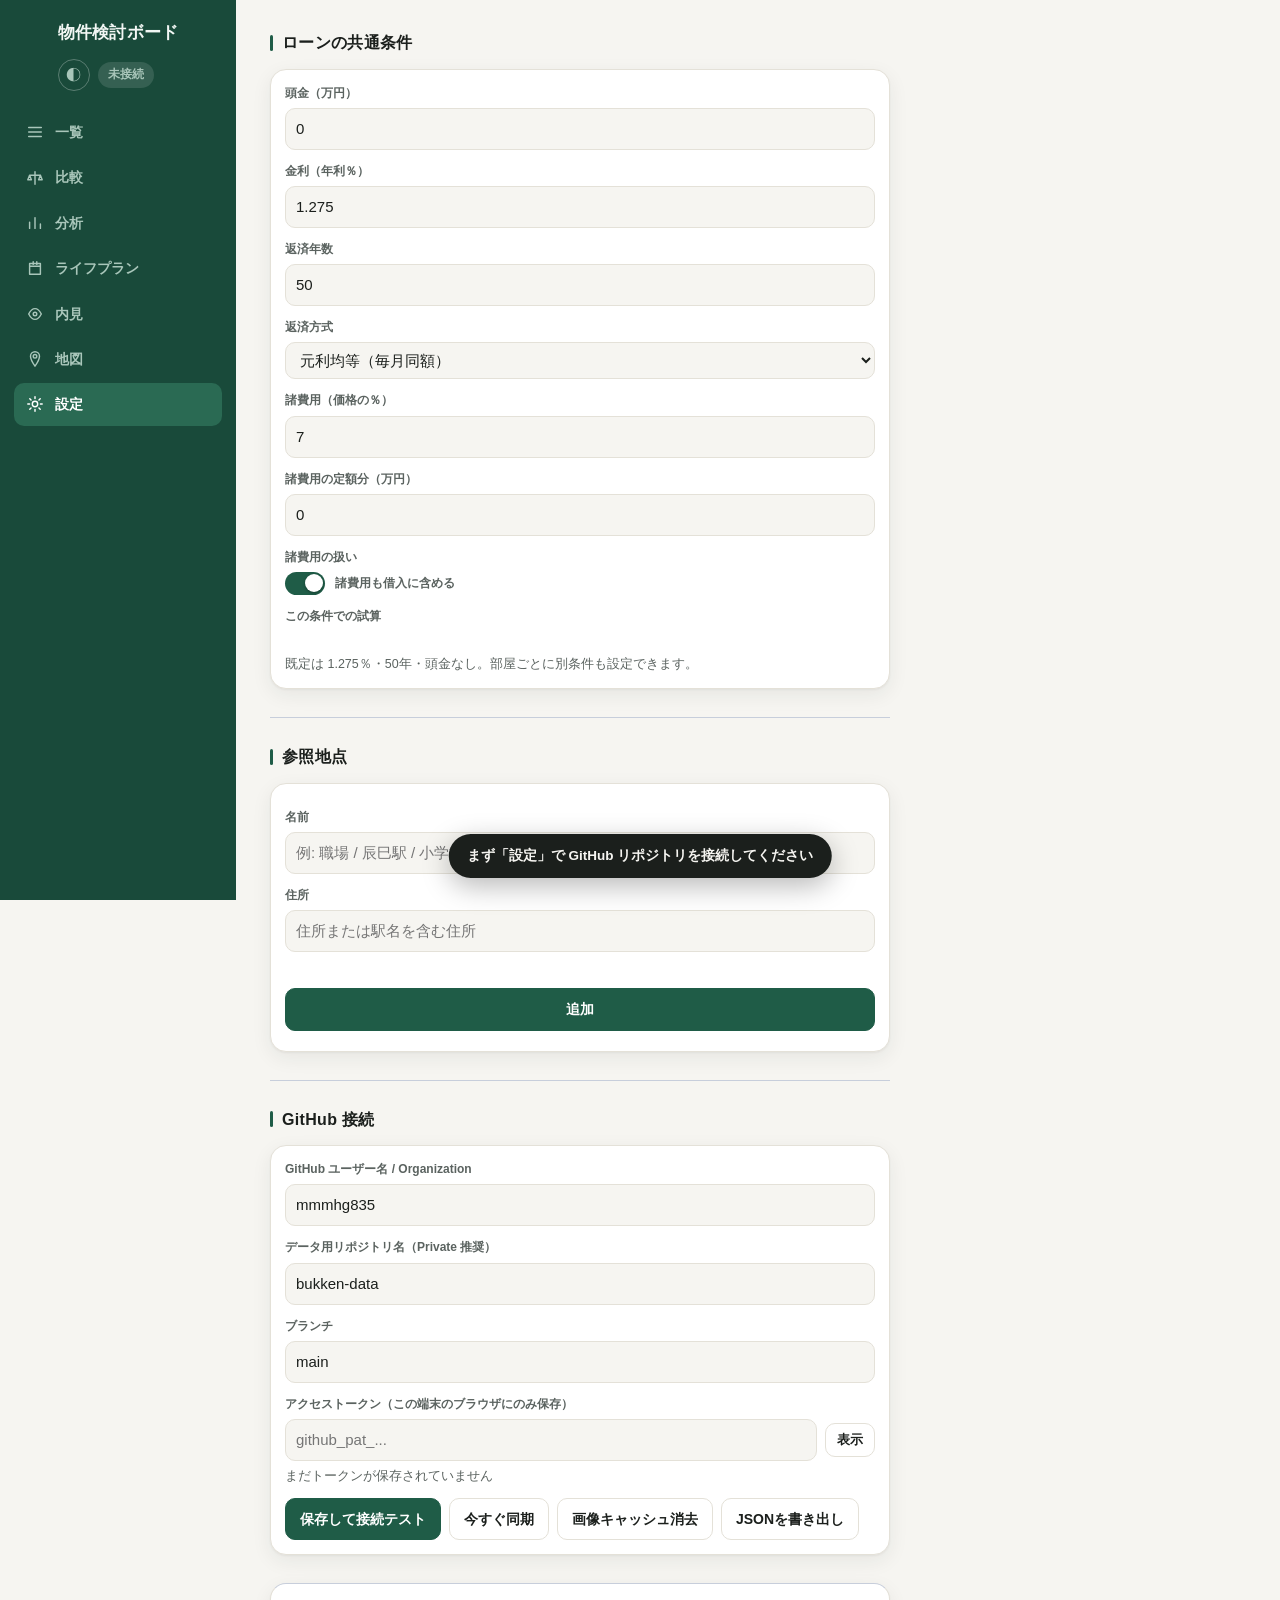
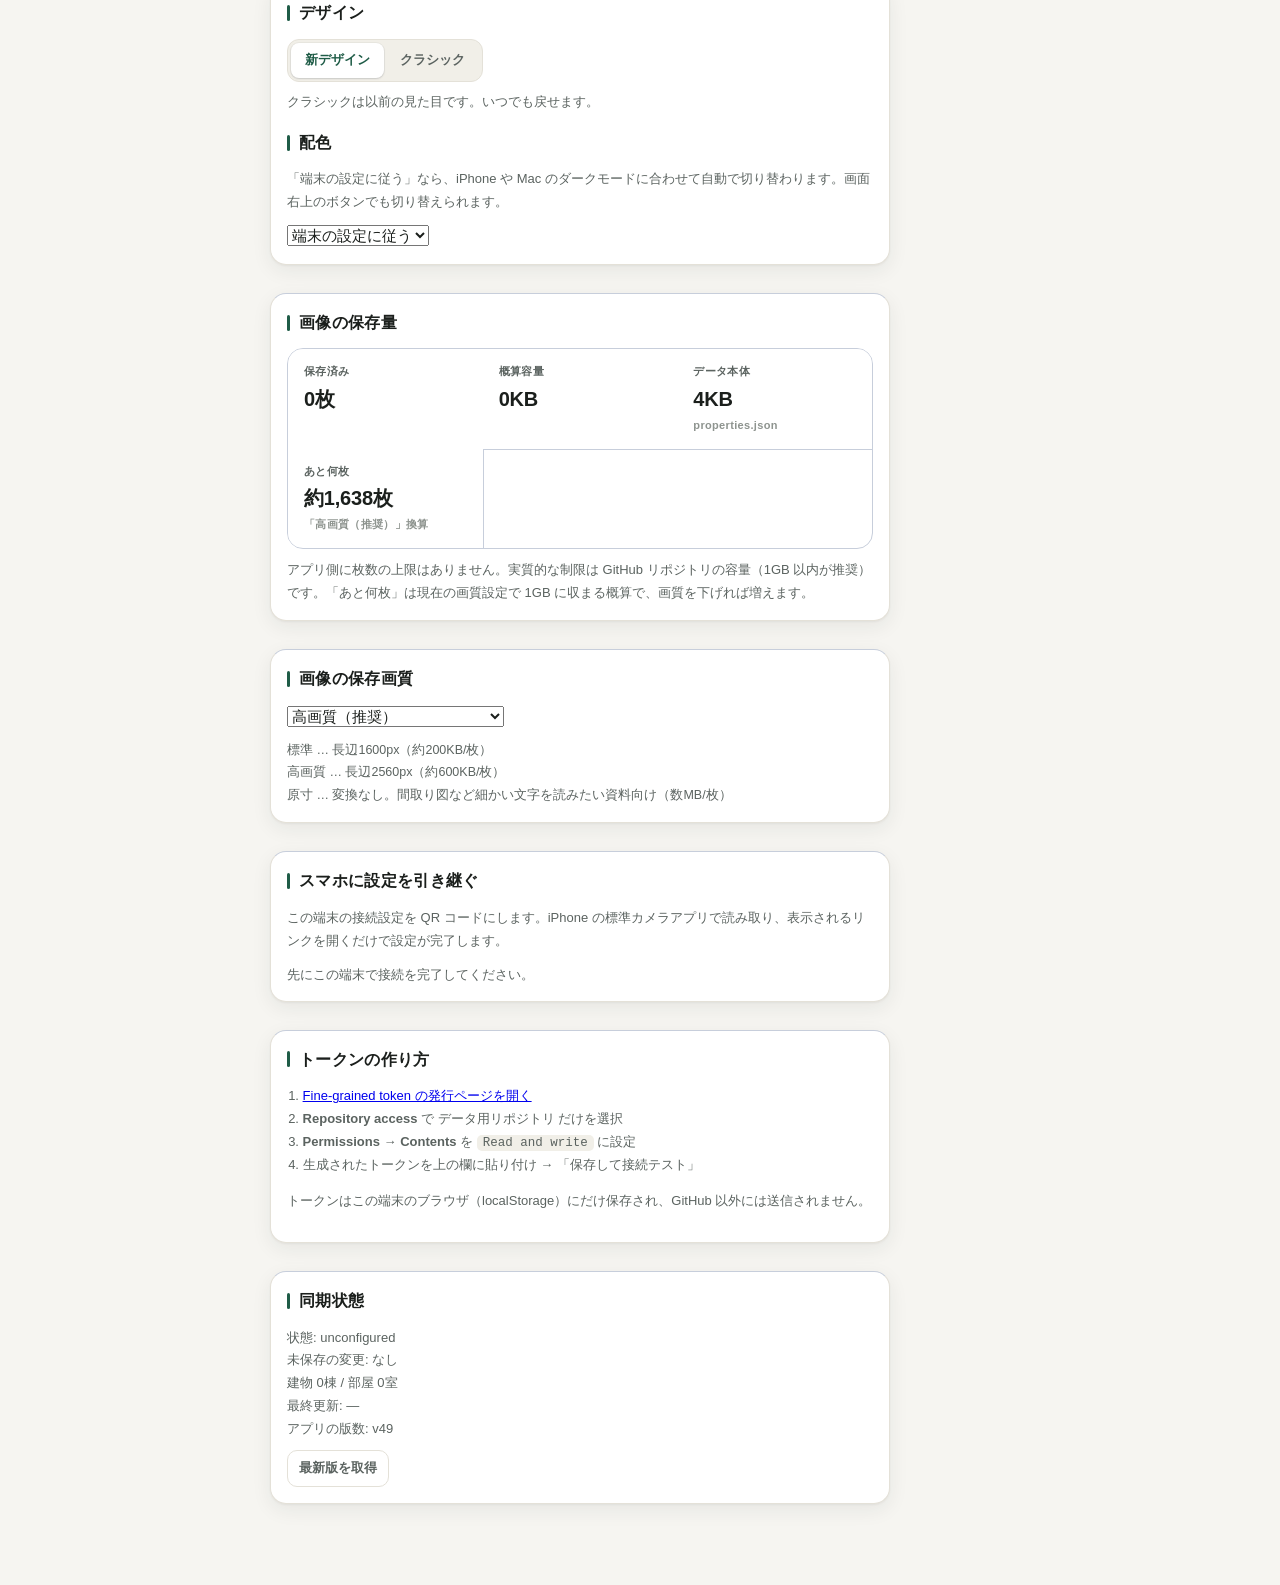
==== commit 1a7cf244: "style: サイドバーを濃い緑にし、キャッチコピーを消した 「暮らしを、もっと確かな選択に」は画面の説明文でしかなく、毎回目に入る 場所を占めていたので消した。brand-sub の CSS も両方" ====
--- a/index.html
+++ b/index.html
@@ -27,7 +27,7 @@
 
 <header class="appbar">
   <div class="appbar-in">
-    <h1 class="brand">物件検討ボード<span class="brand-sub">暮らしを、もっと確かな選択に</span></h1>
+    <h1 class="brand">物件検討ボード</h1>
     <div class="appbar-right">
       <span id="syncBadge" class="badge badge-muted" title="同期状態">未接続</span>
       <button id="btnSave" class="btn btn-primary btn-sm" hidden>保存</button>
--- a/app.css
+++ b/app.css
@@ -29,7 +29,6 @@
 *{box-sizing:border-box}
 [hidden]{display:none!important}
 /* 新デザイン専用の要素。クラシックでは出さない */
-.tab-ico,.brand-sub{display:none}
 html,body{margin:0}
 body{
   background:var(--bg); color:var(--text);
@@ -112,8 +111,15 @@
 .detail-head h2{font-size:20px;flex:1;min-width:200px}
 .detail-head select{border:1px solid var(--line);background:var(--surface);border-radius:var(--r-sm);padding:8px 11px;font-weight:600}
 .back{background:none;border:0;color:var(--accent);cursor:pointer;padding:4px 0;font-weight:600;margin-bottom:8px}
+/* セクションの境目。縦に長い画面では、見出しだけだとどこで話が変わったのか
+   読み取れない。区切り線と見出しの色柱の2つで切れ目を示す。 */
 .section{margin-bottom:22px}
-.section > h3{font-size:14px;color:var(--text-2);text-transform:none;margin-bottom:10px;letter-spacing:.04em}
+.section + .section{border-top:1px solid var(--line-2);padding-top:24px;margin-top:26px}
+.section > h3{display:flex;align-items:center;gap:9px;
+  font-size:15px;color:var(--text);font-weight:700;margin-bottom:12px;letter-spacing:.02em}
+.section > h3::before{content:'';width:3px;height:16px;border-radius:2px;background:var(--accent);flex:none}
+/* サブタブの直後は、タブ自体が切れ目なので線を重ねない */
+.subtabs + .section,.section:first-child{border-top:0;padding-top:0;margin-top:0}
 .form{display:grid;grid-template-columns:repeat(auto-fill,minmax(180px,1fr));gap:12px;padding:14px}
 .field{display:flex;flex-direction:column;gap:5px;min-width:0}
 .field label{font-size:12px;color:var(--text-2);font-weight:600}
@@ -447,15 +453,15 @@
 .wfchip{background:var(--surface-2);border:1px solid var(--line);border-radius:999px;
   padding:3px 9px;font-size:11px;color:var(--text-2);white-space:nowrap}
 
-.wfresult{display:flex;align-items:center;gap:20px;flex-wrap:wrap;padding:16px;background:var(--accent-soft)}
-.wfresult-big{font-size:28px;font-weight:800;color:var(--accent);letter-spacing:-.02em;line-height:1.2}
-.wfresult-sub{margin-left:auto;text-align:right;font-size:13px;color:var(--text-2);line-height:1.9}
-.wfvar{display:flex;flex-wrap:wrap;gap:5px;padding:12px 16px}
+/* 最後の1行。ここだけ結果なので、段と同じ形のまま数字だけ大きくする。
+   色地で強調すると、どこが流れでどこが結果なのか却って読めなくなる */
+.wfend{display:flex;align-items:baseline;gap:12px;padding:16px;
+  border-top:2px solid var(--line-2);font-weight:700}
+.wfend b{margin-left:auto;font-size:24px;letter-spacing:-.02em}
 
 @media(max-width:560px){
   .lpitem{gap:6px}
   .lpitem-name{min-width:100px}
-  .wfresult-sub{margin-left:0;text-align:left}
   .wfstep-detail{margin-left:0}
 }
 .tag.is-empty{opacity:.45}
@@ -632,3 +638,19 @@
 /* 表の中の入力欄は、数字の列と同じ右寄せで並べる */
 .offertbl td.inputcell{padding:5px 8px}
 .offertbl td.inputcell input{width:92px;text-align:right}
+/* 相場との差は、売出と指値の2本を1つのセルに縦に並べる。
+   出どころが2つあるので、差を列に分けると表が横に伸びすぎるため */
+.diffline{display:flex;gap:6px;justify-content:flex-end;align-items:baseline;white-space:nowrap}
+.diffline .dk{font-size:10.5px;color:var(--text-3);font-weight:600}
+/* 金利と価格のマス目。1つのマスに住居費と毎月の残りを縦に並べる */
+.mxline{display:flex;gap:8px;justify-content:flex-end;align-items:baseline;white-space:nowrap}
+.mxline .dk{font-size:10.5px;color:var(--text-3);font-weight:600}
+/* 金利と価格のマス目。1つのマスに住居費と毎月の残りを縦に並べる */
+.mxline{display:flex;gap:8px;justify-content:flex-end;align-items:baseline;white-space:nowrap}
+.mxline .dk{font-size:10.5px;color:var(--text-3);font-weight:600}
+/* 押した分だけ表の列になる札。内見のチェックと違い ON/OFF の2状態 */
+.pillrow{display:flex;flex-wrap:wrap;gap:8px;margin-bottom:12px}
+.pill{cursor:pointer;background:var(--surface);border:1px solid var(--line-2);border-radius:999px;
+  padding:7px 14px;font-size:13px;font-weight:700;color:var(--text-2)}
+.pill:hover{background:var(--surface-2)}
+.pill.is-on{background:var(--accent-soft);border-color:var(--accent);color:var(--accent)}
--- a/skin-v2.css
+++ b/skin-v2.css
@@ -4,6 +4,9 @@
    =========================================================== */
 
 :root[data-skin="v2"]{
+  /* サイドバーだけは面の色と別に持つ。濃い緑に白文字を置くため、
+     本文側の --surface / --text をそのまま使うと成立しない。 */
+  --nav-bg:#194a3a; --nav-text:#f2f7f4; --nav-text-2:#a9c6ba; --nav-active:#2a6a53;
   --bg:#f6f5f1; --surface:#ffffff; --surface-2:#f1efe8; --line:#e4e1d8;
   --text:#1b1f1c; --text-2:#5b6360; --text-3:#8e948f;
   --accent:#1f5c47; --accent-soft:#e7efea;
@@ -14,6 +17,7 @@
 }
 @media (prefers-color-scheme:dark){
   :root[data-skin="v2"]:not([data-theme="light"]){
+    --nav-bg:#13251d; --nav-text:#e4ede8; --nav-text-2:#8fab9f; --nav-active:#22483a;
     --bg:#11140f; --surface:#191d18; --surface-2:#212621; --line:#2e332d;
     --text:#e9ece6; --text-2:#9aa39c; --text-3:#6f7871;
     --accent:#5fba97; --accent-soft:#1a2b24;
@@ -22,6 +26,7 @@
   }
 }
 :root[data-skin="v2"][data-theme="dark"]{
+  --nav-bg:#13251d; --nav-text:#e4ede8; --nav-text-2:#8fab9f; --nav-active:#22483a;
   --bg:#11140f; --surface:#191d18; --surface-2:#212621; --line:#2e332d;
   --text:#e9ece6; --text-2:#9aa39c; --text-3:#6f7871;
   --accent:#5fba97; --accent-soft:#1a2b24;
@@ -37,13 +42,15 @@
   :root[data-skin="v2"] .appbar{
     position:sticky; top:0; height:100vh; align-self:start;
     display:flex; flex-direction:column; gap:6px;
-    border-bottom:0; border-right:1px solid var(--line);
-    background:var(--surface); padding:22px 14px 18px;
+    border-bottom:0; border-right:0;
+    background:var(--nav-bg); padding:22px 14px 18px;
   }
   :root[data-skin="v2"] .appbar-in{
     flex-direction:column; align-items:stretch; gap:14px; padding:0 6px 14px; max-width:none;
   }
-  :root[data-skin="v2"] .brand{ font-size:17px; white-space:normal; line-height:1.35 }
+  :root[data-skin="v2"] .brand{
+    font-size:17px; white-space:normal; line-height:1.35; color:var(--nav-text);
+  }
   :root[data-skin="v2"] .appbar-right{ justify-content:flex-start }
   :root[data-skin="v2"] .tabs{
     flex-direction:column; gap:3px; padding:0; overflow:visible; max-width:none; margin:0;
@@ -51,11 +58,16 @@
   :root[data-skin="v2"] .tab{
     display:flex; align-items:center; gap:11px; width:100%; text-align:left;
     padding:10px 12px; border-radius:var(--r-sm); border-bottom:0; font-size:14px;
+    color:var(--nav-text-2);
   }
-  :root[data-skin="v2"] .tab:hover{ background:var(--surface-2); color:var(--text) }
+  :root[data-skin="v2"] .tab:hover{ background:rgba(255,255,255,.09); color:var(--nav-text) }
   :root[data-skin="v2"] .tab.is-active{
-    background:var(--accent-soft); color:var(--accent); border-bottom:0; font-weight:700;
+    background:var(--nav-active); color:#fff; border-bottom:0; font-weight:700;
   }
+  /* 緑地の上に置く操作部品 */
+  :root[data-skin="v2"] .themebtn{ border-color:rgba(255,255,255,.28); color:var(--nav-text-2) }
+  :root[data-skin="v2"] .themebtn:hover{ border-color:var(--nav-text); color:var(--nav-text) }
+  :root[data-skin="v2"] .badge-muted{ background:rgba(255,255,255,.12); color:var(--nav-text-2) }
   /* グリッドの子は min-width:auto のままだと中身の幅で広がり、
      表やグラフがあるだけでページ全体が横に伸びてしまう */
   :root[data-skin="v2"] .main{ padding:30px 34px 60px; max-width:1320px; min-width:0; width:100% }
@@ -77,13 +89,8 @@
     padding:6px 2px; border-bottom:0; font-size:10.5px; min-width:0;
   }
   :root[data-skin="v2"] .tab.is-active{ border-bottom:0; color:var(--accent) }
-  :root[data-skin="v2"] .brand-sub{ display:none }
 }
 
-:root[data-skin="v2"] .brand-sub{
-  display:block; font-size:11px; font-weight:600; color:var(--text-3);
-  letter-spacing:.02em; margin-top:3px;
-}
 :root[data-skin="v2"] .tab-ico{
   display:block; width:18px; height:18px; flex-shrink:0; fill:none;
   stroke:currentColor; stroke-width:1.6; stroke-linecap:round; stroke-linejoin:round;
@@ -94,8 +101,9 @@
 :root[data-skin="v2"] .panel,
 :root[data-skin="v2"] .tablewrap{ border-radius:var(--r) }
 :root[data-skin="v2"] .section > h3{
-  font-size:15px; color:var(--text); font-weight:700; margin-bottom:12px;
+  font-size:16px; color:var(--text); font-weight:700; margin-bottom:13px;
 }
+:root[data-skin="v2"] .section + .section{ padding-top:26px; margin-top:28px }
 :root[data-skin="v2"] .btn{ border-radius:var(--r-sm); font-weight:700 }
 :root[data-skin="v2"] .btn-primary{ background:var(--accent); border-color:var(--accent) }
 :root[data-skin="v2"] .badge{ padding:4px 10px; font-size:11.5px }
@@ -135,8 +143,6 @@
 /* ===== ライフプラン（13番の構成を明るい配色で） ===== */
 :root[data-skin="v2"] .stackseg.is-saving{ background:var(--accent) }
 :root[data-skin="v2"] .stackseg.is-housing{ background:#4b8f74 }
-:root[data-skin="v2"] .wfresult{ background:var(--accent-soft) }
-:root[data-skin="v2"] .wfresult-big{ color:var(--accent) }
 :root[data-skin="v2"] .lpgroup-head{ padding:14px 16px }
 
 /* ===== 一覧（新デザイン） ===== */
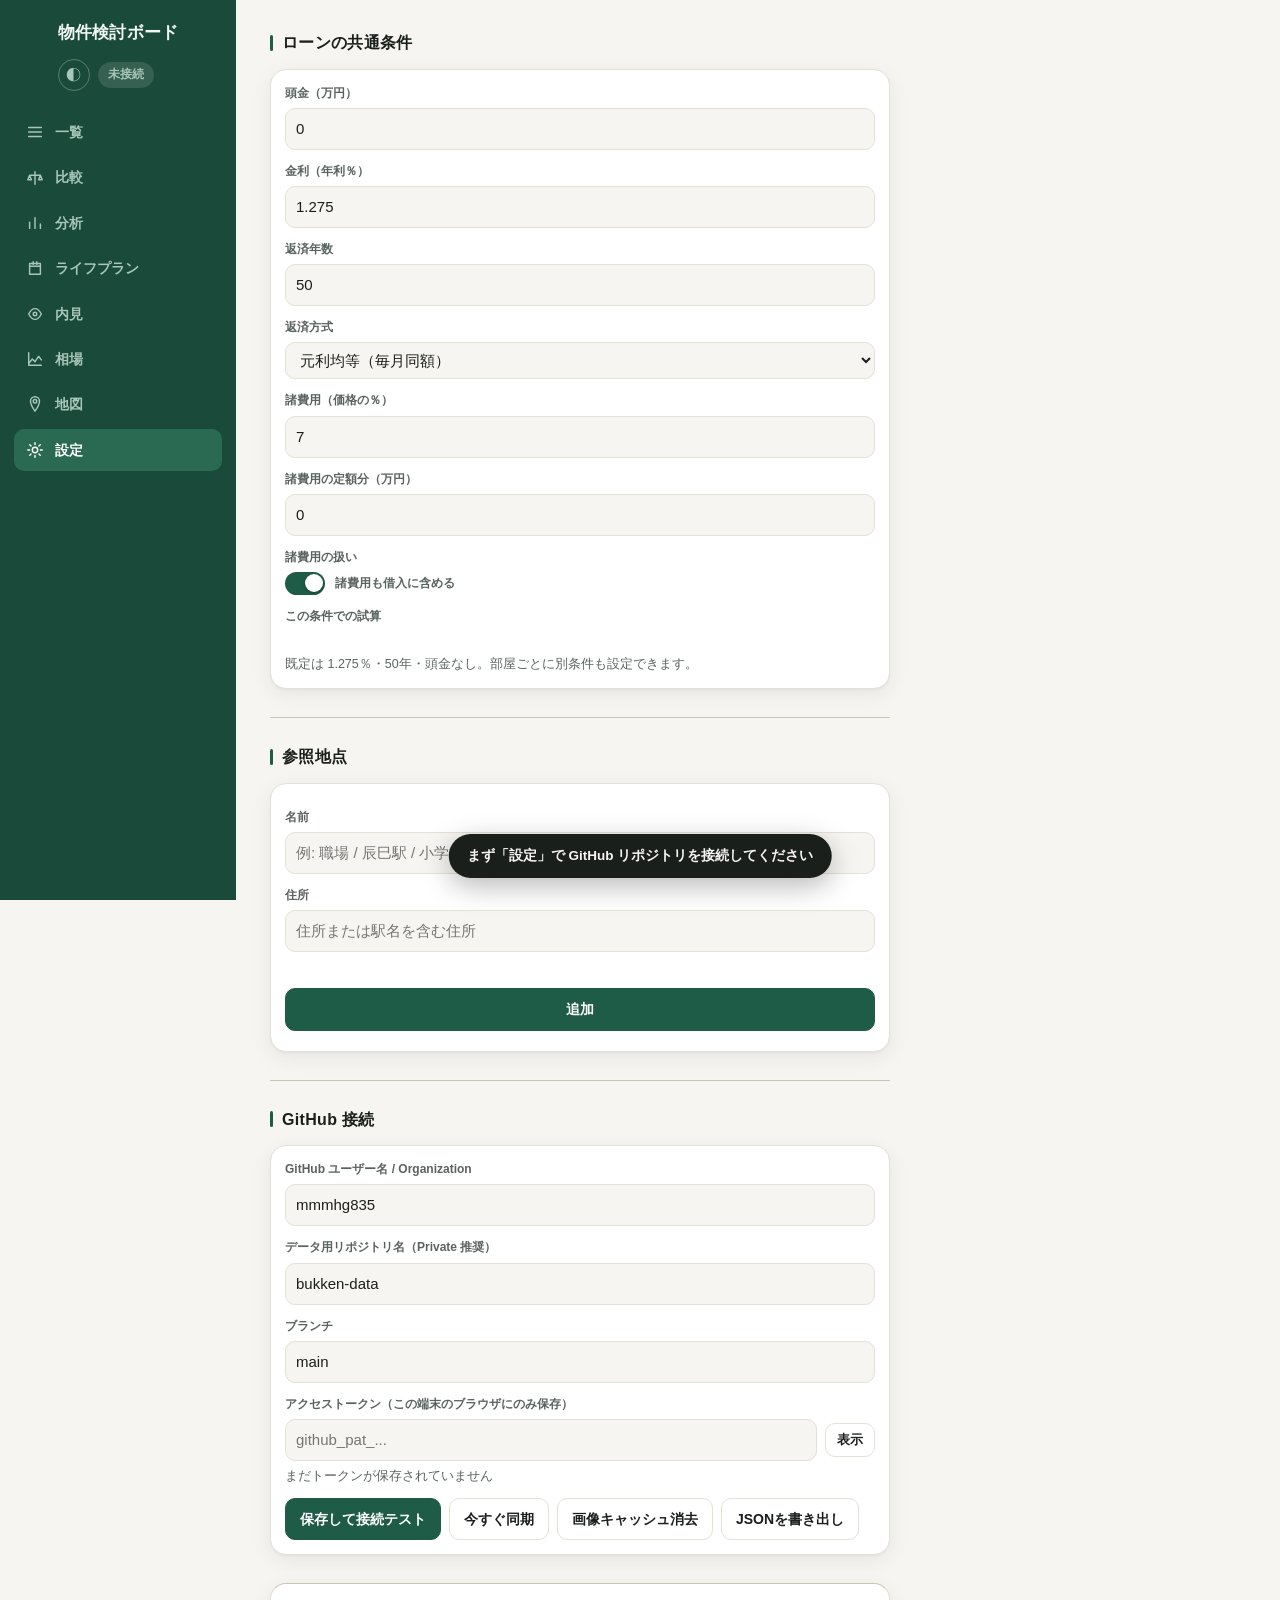
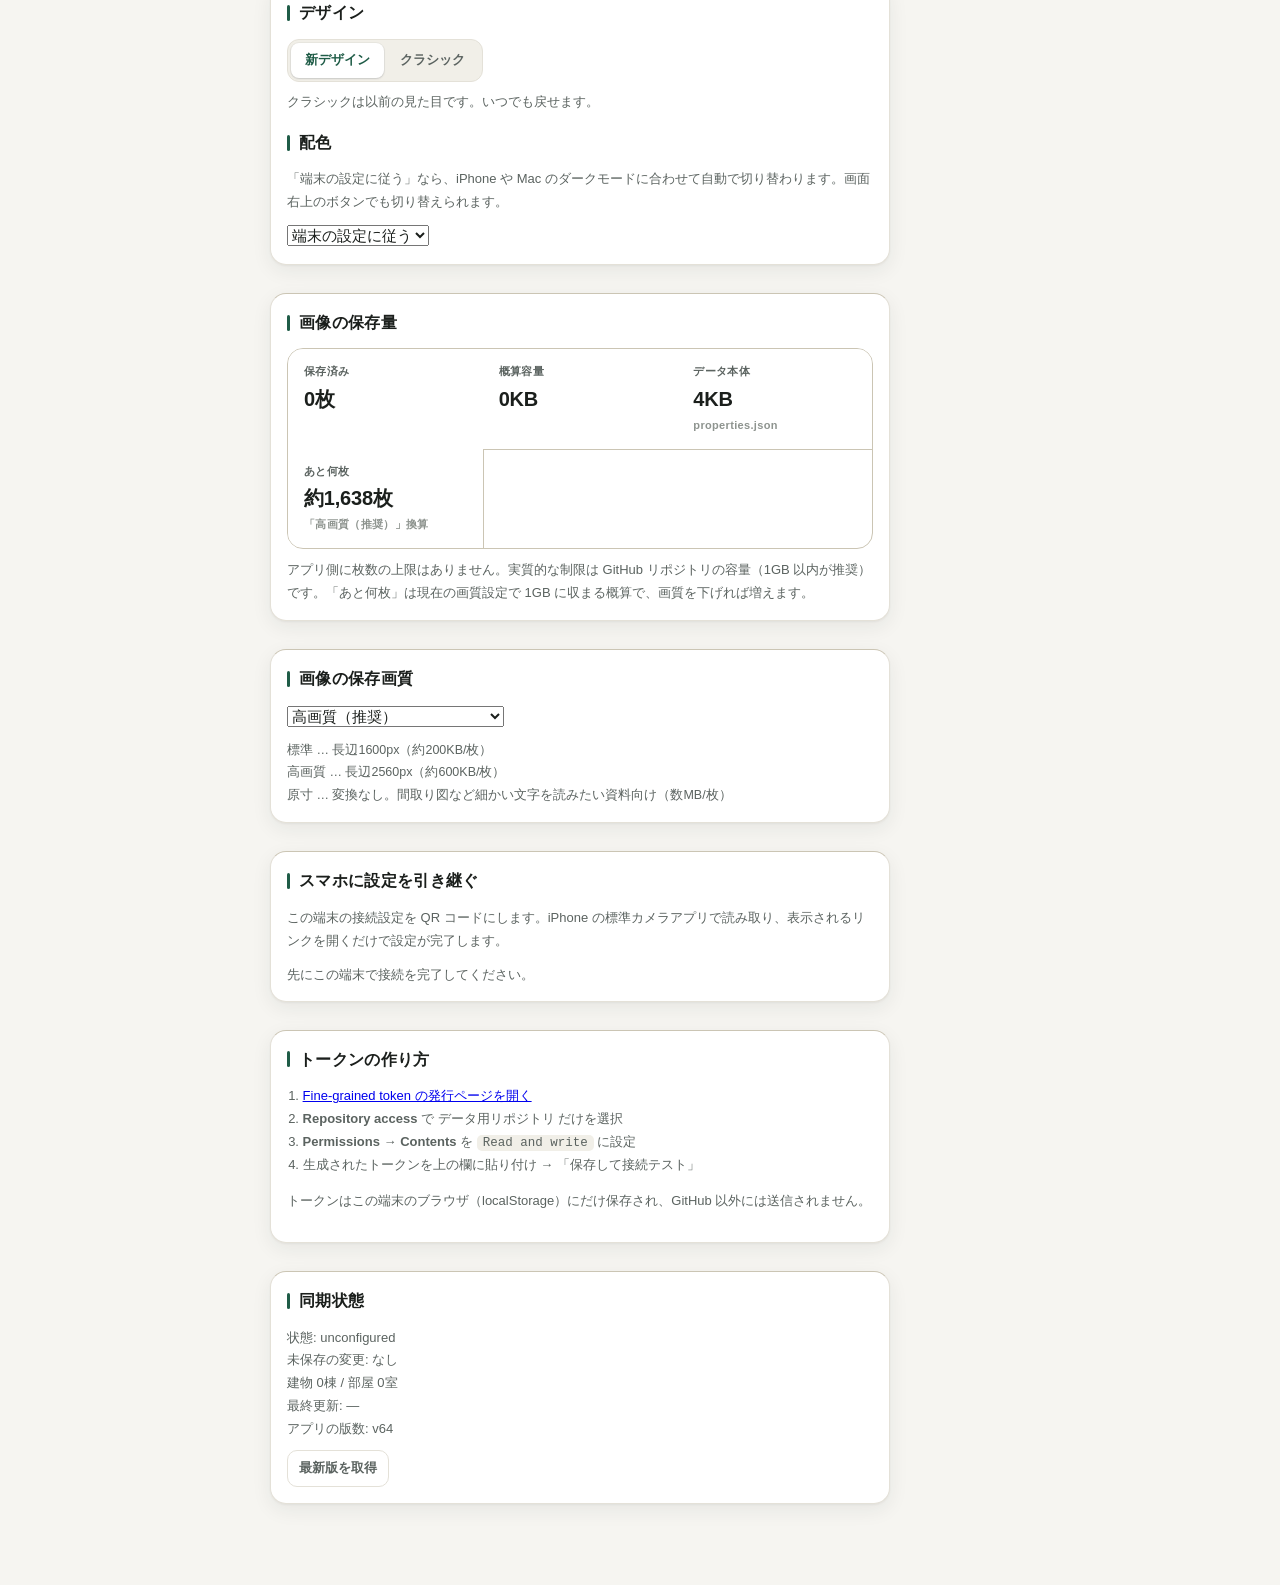
==== commit 3ec175de: "feat: 相場タブを足し、建物ごとの売り出し履歴を貯められるようにした マンションレビューの「販売履歴」をスクショから写して貯める箱。 過去そこでいくらで売りに出ていたかを見るためのもの。  - ス" ====
--- a/index.html
+++ b/index.html
@@ -39,6 +39,7 @@
     <button class="tab" data-view="analysis"><svg class="tab-ico" viewBox="0 0 20 20" aria-hidden="true"><path d="M4 16V9M10 16V4M16 16v-5"/></svg>分析</button>
     <button class="tab" data-view="plan"><svg class="tab-ico" viewBox="0 0 20 20" aria-hidden="true"><path d="M4 5h12v12H4zM4 8h12M8 3v3M12 3v3"/></svg>ライフプラン</button>
     <button class="tab" data-view="viewing"><svg class="tab-ico" viewBox="0 0 20 20" aria-hidden="true"><path d="M10 4c-4 0-7 6-7 6s3 6 7 6 7-6 7-6-3-6-7-6zM10 8a2 2 0 100 4 2 2 0 000-4z"/></svg>内見</button>
+    <button class="tab" data-view="market"><svg class="tab-ico" viewBox="0 0 20 20" aria-hidden="true"><path d="M3 15l4-5 3 3 4-6 3 4M3 3v14h14"/></svg>相場</button>
     <button class="tab" data-view="map"><svg class="tab-ico" viewBox="0 0 20 20" aria-hidden="true"><path d="M10 2a5 5 0 015 5c0 4-5 11-5 11S5 11 5 7a5 5 0 015-5zM10 9a2 2 0 100-4 2 2 0 000 4z"/></svg>地図</button>
     <button class="tab" data-view="settings"><svg class="tab-ico" viewBox="0 0 20 20" aria-hidden="true"><path d="M10 7a3 3 0 100 6 3 3 0 000-6zM10 2v2M10 16v2M4.2 4.2l1.4 1.4M14.4 14.4l1.4 1.4M2 10h2M16 10h2M4.2 15.8l1.4-1.4M14.4 5.6l1.4-1.4"/></svg>設定</button>
   </nav>
--- a/app.css
+++ b/app.css
@@ -244,30 +244,41 @@
 .picker-title{font-weight:700;font-size:14px}
 .picker-caret{color:var(--text-3);transition:transform .15s ease;font-size:13px}
 .picker-caret.is-open{transform:rotate(180deg)}
-.picker-body{border-top:1px solid var(--line);padding:12px 14px 14px}
+.picker-body{border-top:1px solid var(--line);padding:6px 14px 12px}
 .picker-summary{border-top:1px solid var(--line);padding:10px 14px;display:flex;flex-wrap:wrap;gap:5px}
 
-.bgroup{margin-bottom:14px}
+/* 建物の見出しは面を変えた帯にする。罫線だけだと部屋の行と区別がつかず、
+   どこからどこまでが1棟なのか読み取れない。 */
+.bgroup{margin-bottom:18px}
 .bgroup:last-child{margin-bottom:0}
-.bgroup-head{display:flex;align-items:center;gap:9px;margin-bottom:7px;flex-wrap:wrap}
-.bgroup-name{font-weight:700;font-size:13.5px;min-width:0;overflow:hidden;text-overflow:ellipsis;white-space:nowrap}
-
-.rtiles{display:grid;gap:8px;grid-template-columns:repeat(auto-fill,minmax(188px,1fr))}
-.rtile{display:flex;align-items:flex-start;gap:9px;text-align:left;width:100%;
-  border:1.5px solid var(--line);background:var(--bg);border-radius:var(--r-sm);
-  padding:10px 11px;cursor:pointer;min-height:64px;transition:border-color .12s,background .12s}
-.rtile:hover{border-color:var(--text-3)}
-.rtile.is-on{border-color:var(--accent);background:var(--accent-soft)}
-.rtile-check{width:19px;height:19px;border-radius:5px;border:1.5px solid var(--line);
-  display:grid;place-items:center;font-size:12px;font-weight:800;color:#fff;flex-shrink:0;margin-top:1px}
+.bgroup-head{display:flex;align-items:center;gap:10px;margin:0 0 2px;flex-wrap:wrap;
+  padding:8px 12px;background:var(--accent-soft);border-radius:var(--r-sm)}
+.bgroup-head .btn{padding:3px 9px;font-size:11.5px}
+.bgroup-name{font-weight:800;font-size:14px;min-width:0;overflow:hidden;text-overflow:ellipsis;white-space:nowrap}
+
+/* 1行1部屋。列幅を固定して、価格・面積・坪単価が縦に揃って読めるようにする。
+   帯の下に少し寄せて、どの棟にぶら下がっているかを字下げで示す */
+.rtiles{display:grid;column-gap:22px;grid-template-columns:repeat(auto-fill,minmax(330px,1fr));
+  margin-left:11px;padding-left:10px;border-left:2px solid var(--accent-soft)}
+.rtile{display:grid;align-items:center;gap:10px;width:100%;text-align:left;
+  grid-template-columns:15px minmax(0,1fr) 78px 62px 58px;
+  border:0;border-bottom:1px solid var(--line);background:none;border-radius:0;
+  padding:8px 6px;cursor:pointer;font-size:13px;line-height:1.35;
+  font-variant-numeric:tabular-nums;transition:background .12s}
+.rtile:hover{background:var(--surface-2)}
+.rtile.is-on{background:var(--accent-soft);box-shadow:inset 2px 0 0 var(--accent)}
+.rtile.is-closed .rtile-name{color:var(--text-3)}
+.rtile-check{width:15px;height:15px;border-radius:4px;border:1.5px solid var(--line-2);
+  display:grid;place-items:center;font-size:10px;font-weight:800;color:#fff}
 .rtile.is-on .rtile-check{background:var(--accent);border-color:var(--accent)}
-.rtile-body{display:flex;flex-direction:column;gap:2px;min-width:0;flex:1}
-.rtile-top{display:flex;align-items:center;gap:6px;font-size:13.5px}
-.rtile-price{font-size:15px;font-weight:800;letter-spacing:-.01em}
-.rtile-sub{font-size:11.5px;color:var(--text-2)}
+.rtile-name{font-weight:700;white-space:nowrap;overflow:hidden;text-overflow:ellipsis}
+.rtile-price{text-align:right;font-weight:800;letter-spacing:-.01em}
+.rtile-area,.rtile-tsubo{text-align:right;font-size:11.5px;color:var(--text-2)}
 
 @media(max-width:560px){
-  .rtiles{grid-template-columns:1fr 1fr}
+  .rtiles{grid-template-columns:1fr;margin-left:4px;padding-left:8px}
+  .rtile{grid-template-columns:15px minmax(0,1fr) 70px 56px}
+  .rtile-tsubo{display:none}
   .picker-head{gap:6px}
   .picker-head .btn{padding:5px 9px;font-size:12px}
 }
@@ -358,8 +369,29 @@
 .fitbadge b{color:var(--text);font-weight:700}
 
 .chartwrap{background:none;border:0;padding:0;overflow-x:auto;max-width:100%}
-.chart .dot{cursor:pointer;transition:opacity .12s}
-.chart .dot:hover{opacity:1}
+.chart .dot{transition:opacity .12s,r .12s}
+.chart .dot.is-hot{opacity:1}
+/* 凡例でさわった系列だけを残すときに、他を薄くする */
+.chart .dot.is-dim{opacity:.12}
+/* 点そのものは小さくするので、押せる範囲は透明な円で別に確保する */
+.chart .dothit{cursor:pointer}
+/* 影は SVG の矩形で描く。CSS の filter を <g> に掛けると Chrome で
+   フィルタ領域が更新されず、枠が切れたり前の描画が残ったりする */
+.chart-tip{pointer-events:none}
+.chart-tip-sh{fill:rgba(0,0,0,.16)}
+.chart-tip-bg{fill:var(--surface);stroke:var(--line-2);stroke-width:1}
+.chart-tip-n{fill:var(--text);font-size:11px;font-weight:700;font-family:inherit}
+.chart-tip-v{fill:var(--text-2);font-size:10px;font-family:inherit}
+.chart-legend.is-live button{font:inherit;color:inherit;background:none;border:0;padding:1px 5px;
+  margin:-1px -5px;border-radius:6px;cursor:pointer;display:inline-flex;align-items:center;gap:6px}
+.chart-legend.is-live button:hover{background:var(--surface-2)}
+.chart-legend.is-live button.is-on{background:var(--accent-soft);color:var(--text);font-weight:700}
+
+/* ===== 相場タブ ===== */
+.markettbl{font-size:12.5px}
+.markettbl td,.markettbl th{padding:7px 10px}
+.openmark{color:var(--warn)}
+.cutmark{color:var(--good);font-weight:700}
 
 .valuetable td,.valuetable th{text-align:right}
 .valuetable td.lab,.valuetable th.lab{text-align:left;min-width:160px}
@@ -654,3 +686,26 @@
   padding:7px 14px;font-size:13px;font-weight:700;color:var(--text-2)}
 .pill:hover{background:var(--surface-2)}
 .pill.is-on{background:var(--accent-soft);border-color:var(--accent);color:var(--accent)}
+/* 金利と価格の行見出し。価格そのものより「どの価格か」を先に読ませる */
+.anchor-label{font-size:11.5px;color:var(--text-2);font-weight:700;margin-bottom:3px}
+.anchor-price{display:flex;align-items:center;gap:10px;justify-content:flex-end;
+  font-weight:700;white-space:nowrap}
+.anchor-set{padding:4px 10px;font-size:11.5px}
+.mxtbl td.lab{text-align:right}
+/* 並び替えできる列見出し */
+table.cmp th.sortable{cursor:pointer;user-select:none}
+table.cmp th.sortable:hover{color:var(--accent)}
+table.cmp th.is-sorted{color:var(--accent)}
+.sortmark{margin-left:5px;font-size:10px}
+/* 指値の表の行を選ぶチェック。物件名と同じセルに置いて、横スクロールしても残す */
+.pickcell{display:flex;align-items:center;gap:9px;cursor:pointer}
+.pickcell input{width:15px;height:15px;flex:none;accent-color:var(--accent)}
+/* 指値の表の行を選ぶチェック。物件名と同じセルに置いて、横スクロールしても残す */
+.pickcell{display:flex;align-items:center;gap:9px;cursor:pointer}
+.pickcell input{width:15px;height:15px;flex:none;accent-color:var(--accent)}
+/* 表の脚に置く「残りが0になる価格」。本体の行と混ざらないよう区切る */
+table.cmp tfoot td{border-top:2px solid var(--line-2);background:var(--surface-2);padding-top:10px}
+table.cmp tfoot td.lab{text-align:left;font-weight:700}
+/* 一覧の部屋チップに添える指値。検討がどこまで進んでいるかを開かずに示す */
+.roomchip-offer{margin-left:7px;padding-left:7px;border-left:1px solid var(--line-2);
+  font-size:11px;font-weight:700;color:var(--accent)}
--- a/skin-v2.css
+++ b/skin-v2.css
@@ -7,7 +7,7 @@
   /* サイドバーだけは面の色と別に持つ。濃い緑に白文字を置くため、
      本文側の --surface / --text をそのまま使うと成立しない。 */
   --nav-bg:#194a3a; --nav-text:#f2f7f4; --nav-text-2:#a9c6ba; --nav-active:#2a6a53;
-  --bg:#f6f5f1; --surface:#ffffff; --surface-2:#f1efe8; --line:#e4e1d8;
+  --bg:#f6f5f1; --surface:#ffffff; --surface-2:#f1efe8; --line:#e4e1d8; --line-2:#cbc5b4;
   --text:#1b1f1c; --text-2:#5b6360; --text-3:#8e948f;
   --accent:#1f5c47; --accent-soft:#e7efea;
   --good:#1f7a5c; --warn:#a96a12; --bad:#b2402f;
@@ -18,7 +18,7 @@
 @media (prefers-color-scheme:dark){
   :root[data-skin="v2"]:not([data-theme="light"]){
     --nav-bg:#13251d; --nav-text:#e4ede8; --nav-text-2:#8fab9f; --nav-active:#22483a;
-    --bg:#11140f; --surface:#191d18; --surface-2:#212621; --line:#2e332d;
+    --bg:#11140f; --surface:#191d18; --surface-2:#212621; --line:#2e332d; --line-2:#434c41;
     --text:#e9ece6; --text-2:#9aa39c; --text-3:#6f7871;
     --accent:#5fba97; --accent-soft:#1a2b24;
     --good:#5fba97; --warn:#e0a955; --bad:#e08472;
@@ -27,7 +27,7 @@
 }
 :root[data-skin="v2"][data-theme="dark"]{
   --nav-bg:#13251d; --nav-text:#e4ede8; --nav-text-2:#8fab9f; --nav-active:#22483a;
-  --bg:#11140f; --surface:#191d18; --surface-2:#212621; --line:#2e332d;
+  --bg:#11140f; --surface:#191d18; --surface-2:#212621; --line:#2e332d; --line-2:#434c41;
   --text:#e9ece6; --text-2:#9aa39c; --text-3:#6f7871;
   --accent:#5fba97; --accent-soft:#1a2b24;
   --good:#5fba97; --warn:#e0a955; --bad:#e08472;
@@ -157,3 +157,19 @@
 :root[data-skin="v2"] .ftag{border-radius:9px;background:var(--surface);border-color:var(--line)}
 :root[data-skin="v2"] .selbar-in{border-radius:var(--r);padding:16px 20px}
 :root[data-skin="v2"] .pickbox.is-on .pickbox-mark{background:var(--accent);border-color:var(--accent)}
+
+/* ===== 見出しの面を淡い緑で揃える =====
+   クリームの濃淡だけで見出しと本文を分けると、値の幅が狭すぎて境目が読めない。
+   「ここは見出し」と言える面はすべて accent-soft に寄せ、本文は白のままにする。 */
+:root[data-skin="v2"] table.cmp thead th,
+:root[data-skin="v2"] table.cmp thead th.lab{ background:var(--accent-soft) }
+:root[data-skin="v2"] table.cmp tr.secrow td,
+:root[data-skin="v2"] table.cmp tr.secrow .secrow-fill{ background:var(--accent-soft) }
+:root[data-skin="v2"] table.cmp tfoot td{ background:var(--accent-soft) }
+:root[data-skin="v2"] .valuetable tr.totalrow td{ background:var(--accent-soft) }
+:root[data-skin="v2"] .wfhead{ background:var(--accent-soft); color:var(--text) }
+
+/* 見出しと同じ面になるので、いま見ている行は左の帯で見分ける */
+:root[data-skin="v2"] table.cmp tr.is-current td:first-child{
+  box-shadow:inset 2px 0 0 var(--accent);
+}
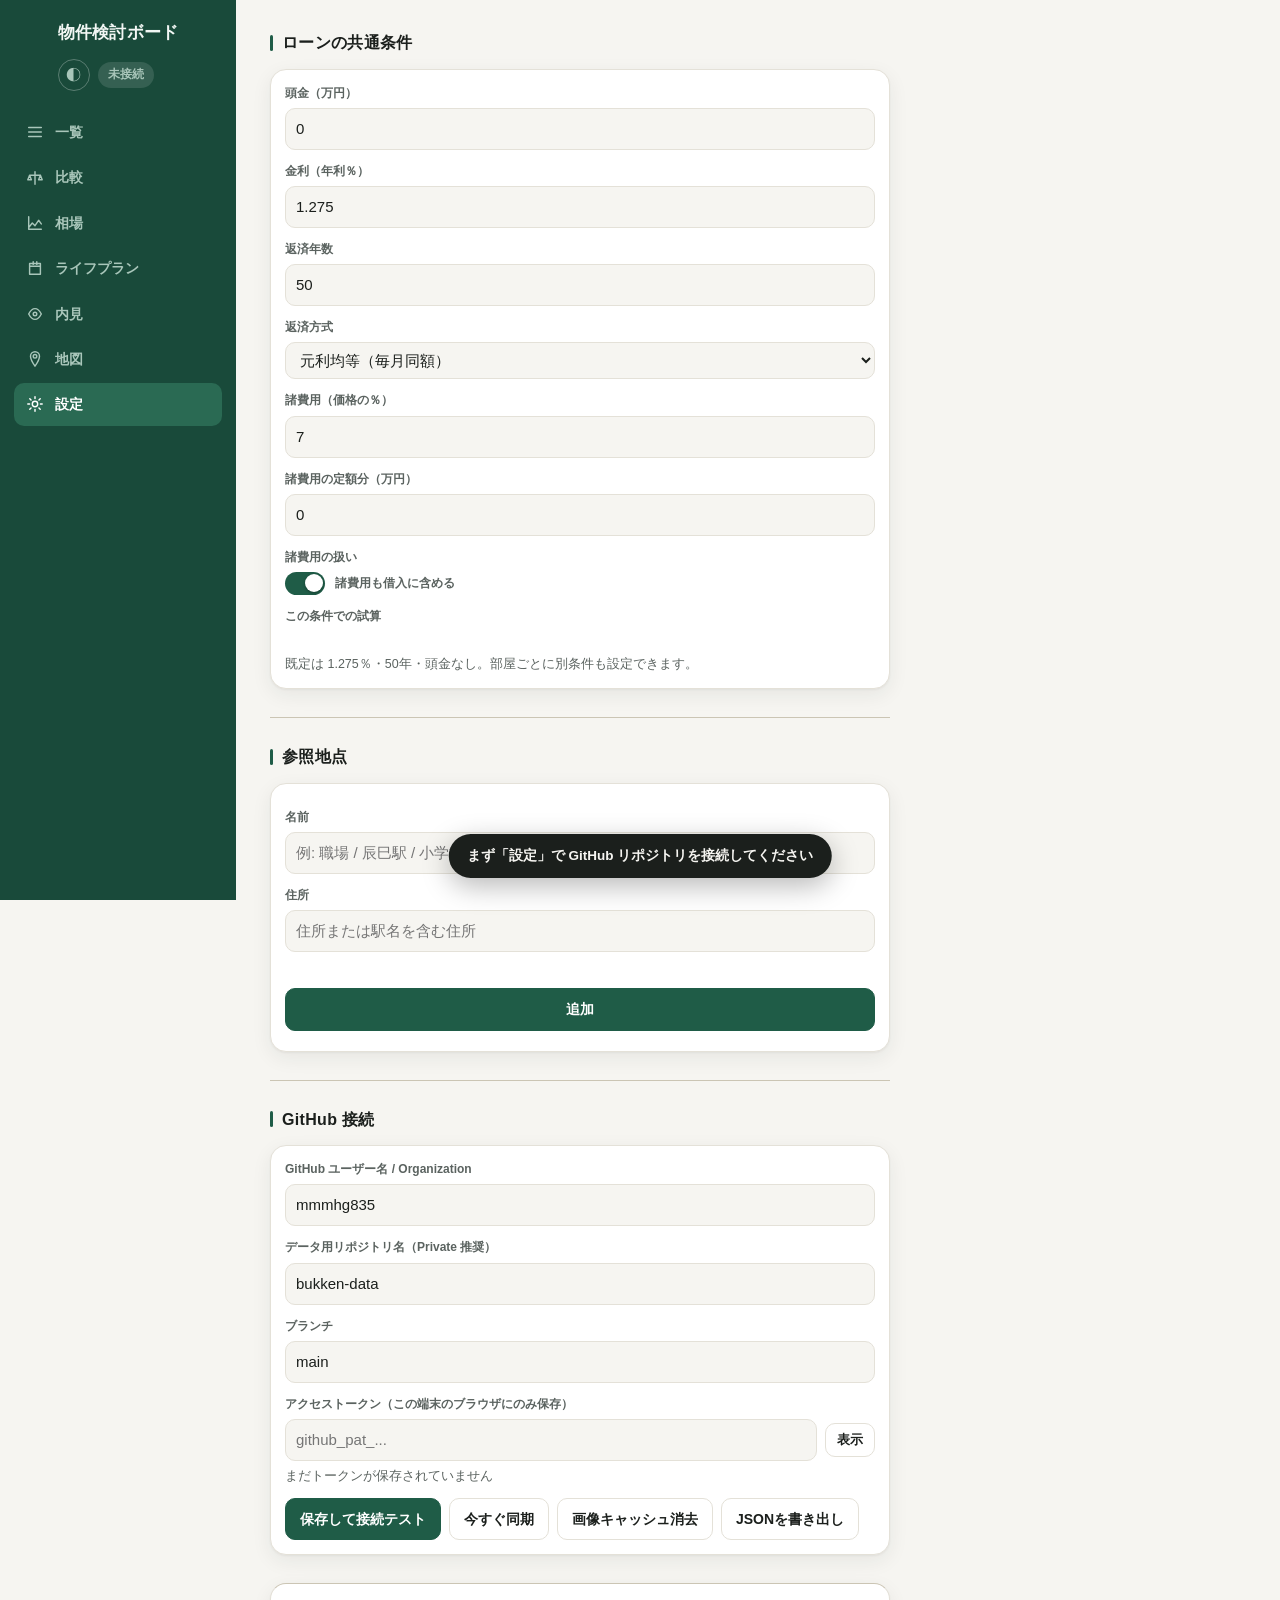
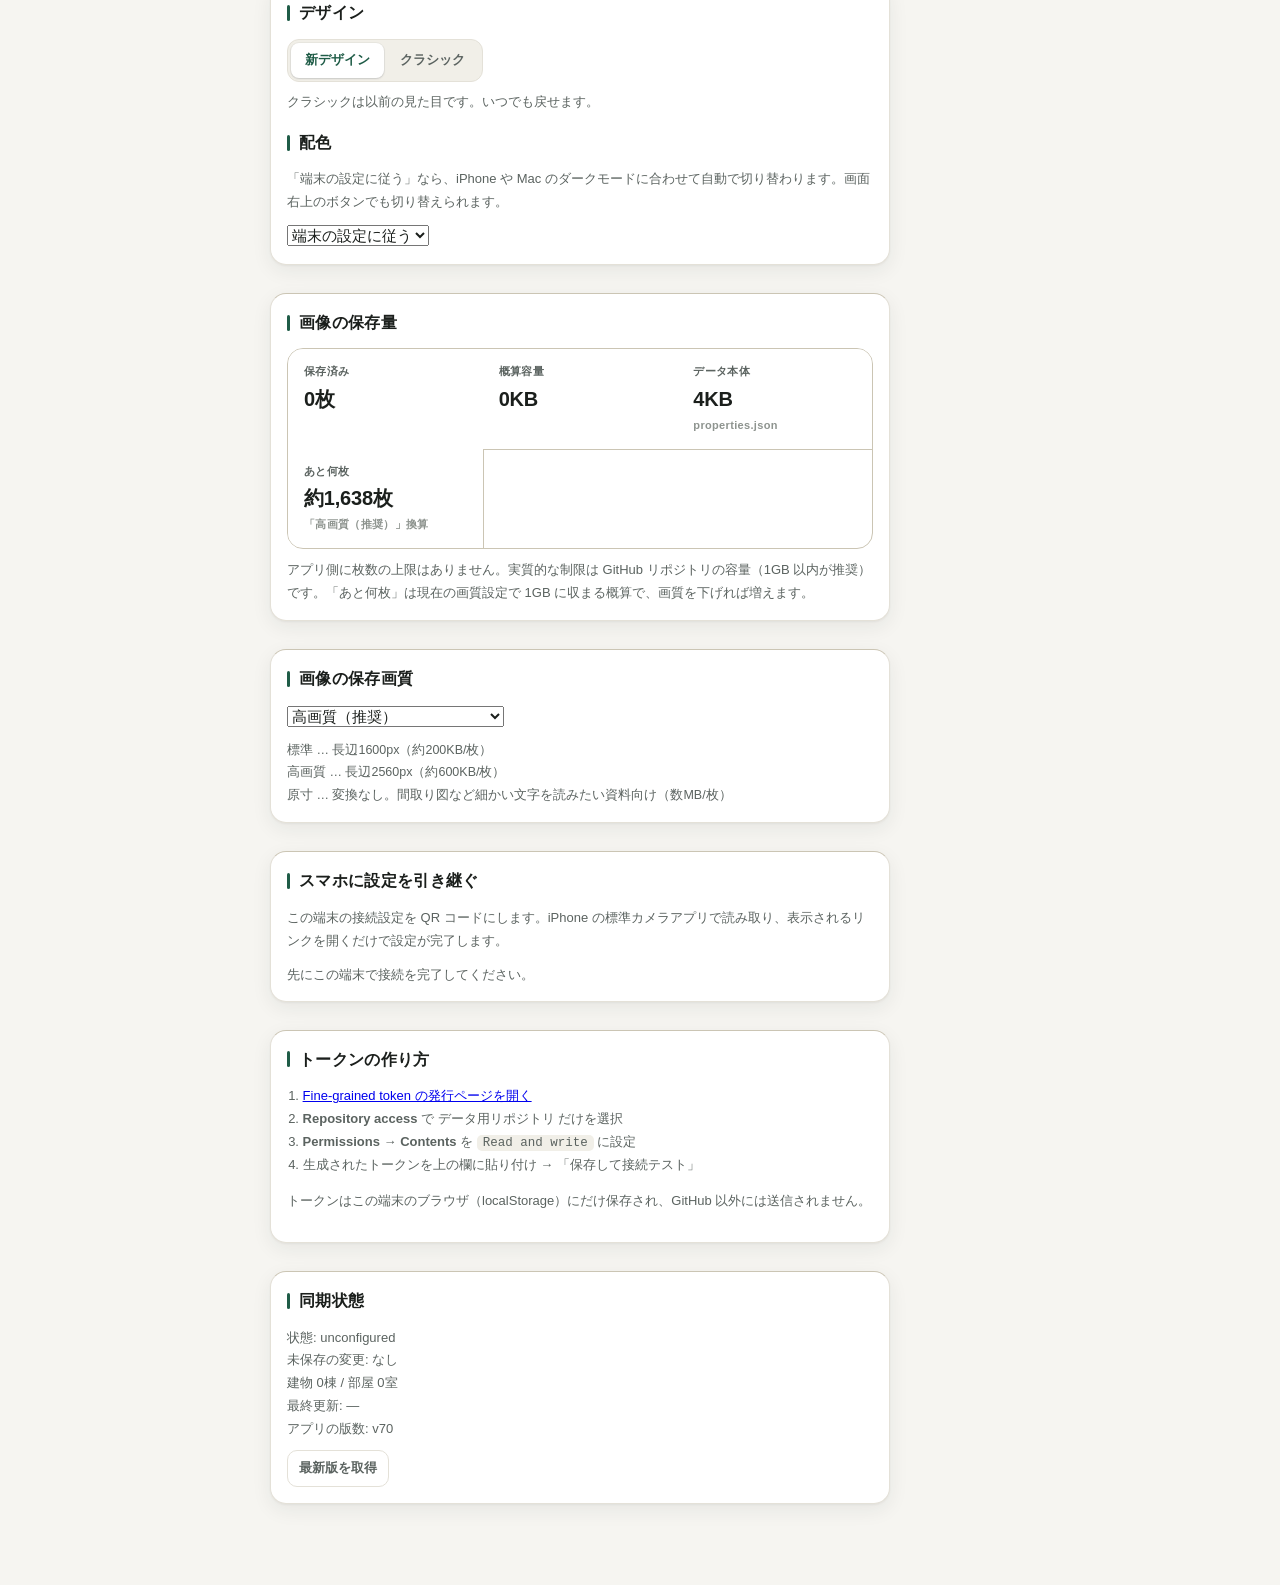
==== commit a64193b3: "feat: 分析タブを相場に統合し、条件で絞って相場を見られるようにした 分析タブは登録済みの部屋20室が対象だった。相場に4万件の実際の売り出しが 入った以上、同じ操作はそちらに対してやるほうが意味" ====
--- a/index.html
+++ b/index.html
@@ -36,10 +36,9 @@
   <nav class="tabs" id="tabs">
     <button class="tab is-active" data-view="list"><svg class="tab-ico" viewBox="0 0 20 20" aria-hidden="true"><path d="M3 5h14M3 10h14M3 15h14"/></svg>一覧</button>
     <button class="tab" data-view="compare"><svg class="tab-ico" viewBox="0 0 20 20" aria-hidden="true"><path d="M10 3v14M4 7l-2 5h4zM16 7l-2 5h4zM4 7h12"/></svg>比較</button>
-    <button class="tab" data-view="analysis"><svg class="tab-ico" viewBox="0 0 20 20" aria-hidden="true"><path d="M4 16V9M10 16V4M16 16v-5"/></svg>分析</button>
+    <button class="tab" data-view="market"><svg class="tab-ico" viewBox="0 0 20 20" aria-hidden="true"><path d="M3 15l4-5 3 3 4-6 3 4M3 3v14h14"/></svg>相場</button>
     <button class="tab" data-view="plan"><svg class="tab-ico" viewBox="0 0 20 20" aria-hidden="true"><path d="M4 5h12v12H4zM4 8h12M8 3v3M12 3v3"/></svg>ライフプラン</button>
     <button class="tab" data-view="viewing"><svg class="tab-ico" viewBox="0 0 20 20" aria-hidden="true"><path d="M10 4c-4 0-7 6-7 6s3 6 7 6 7-6 7-6-3-6-7-6zM10 8a2 2 0 100 4 2 2 0 000-4z"/></svg>内見</button>
-    <button class="tab" data-view="market"><svg class="tab-ico" viewBox="0 0 20 20" aria-hidden="true"><path d="M3 15l4-5 3 3 4-6 3 4M3 3v14h14"/></svg>相場</button>
     <button class="tab" data-view="map"><svg class="tab-ico" viewBox="0 0 20 20" aria-hidden="true"><path d="M10 2a5 5 0 015 5c0 4-5 11-5 11S5 11 5 7a5 5 0 015-5zM10 9a2 2 0 100-4 2 2 0 000 4z"/></svg>地図</button>
     <button class="tab" data-view="settings"><svg class="tab-ico" viewBox="0 0 20 20" aria-hidden="true"><path d="M10 7a3 3 0 100 6 3 3 0 000-6zM10 2v2M10 16v2M4.2 4.2l1.4 1.4M14.4 14.4l1.4 1.4M2 10h2M16 10h2M4.2 15.8l1.4-1.4M14.4 5.6l1.4-1.4"/></svg>設定</button>
   </nav>
--- a/app.css
+++ b/app.css
@@ -375,6 +375,12 @@
 .chart .dot.is-dim{opacity:.12}
 /* 点そのものは小さくするので、押せる範囲は透明な円で別に確保する */
 .chart .dothit{cursor:pointer}
+/* 相場の絞り込みにある文字入力。ドロップダウンと高さをそろえる */
+.ftext{min-width:132px}
+/* 「◯年 〜 ◯年」を1行に収める */
+.frange{display:flex;align-items:center;gap:6px}
+.frange .fsel{min-width:92px}
+.frange span{color:var(--text-3);font-size:12px}
 /* 影は SVG の矩形で描く。CSS の filter を <g> に掛けると Chrome で
    フィルタ領域が更新されず、枠が切れたり前の描画が残ったりする */
 .chart-tip{pointer-events:none}
@@ -392,6 +398,9 @@
 .markettbl td,.markettbl th{padding:7px 10px}
 .openmark{color:var(--warn)}
 .cutmark{color:var(--good);font-weight:700}
+/* 相場の前年比。値下げ（cutmark）とは意味が違うので別に持つ */
+.markettbl td.up{color:var(--bad);font-weight:700}
+.markettbl td.down{color:var(--good);font-weight:700}
 
 .valuetable td,.valuetable th{text-align:right}
 .valuetable td.lab,.valuetable th.lab{text-align:left;min-width:160px}
